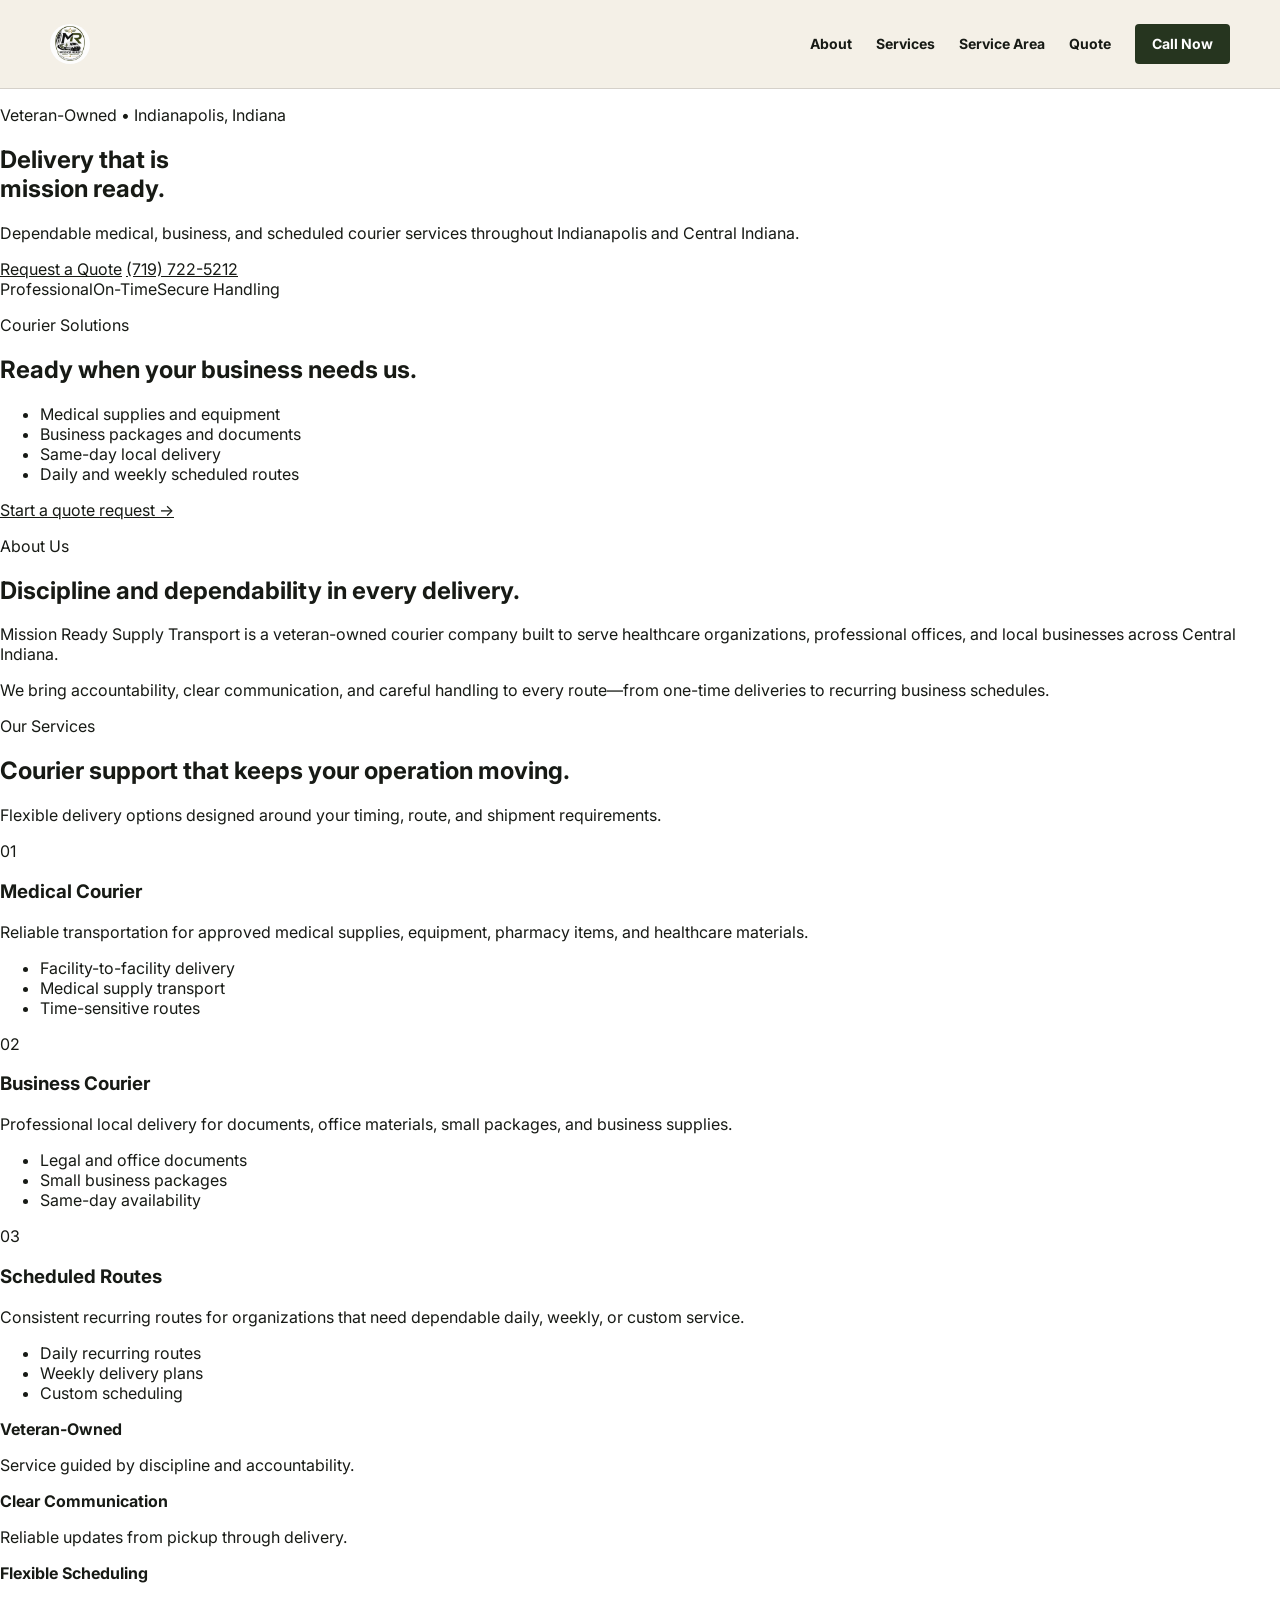
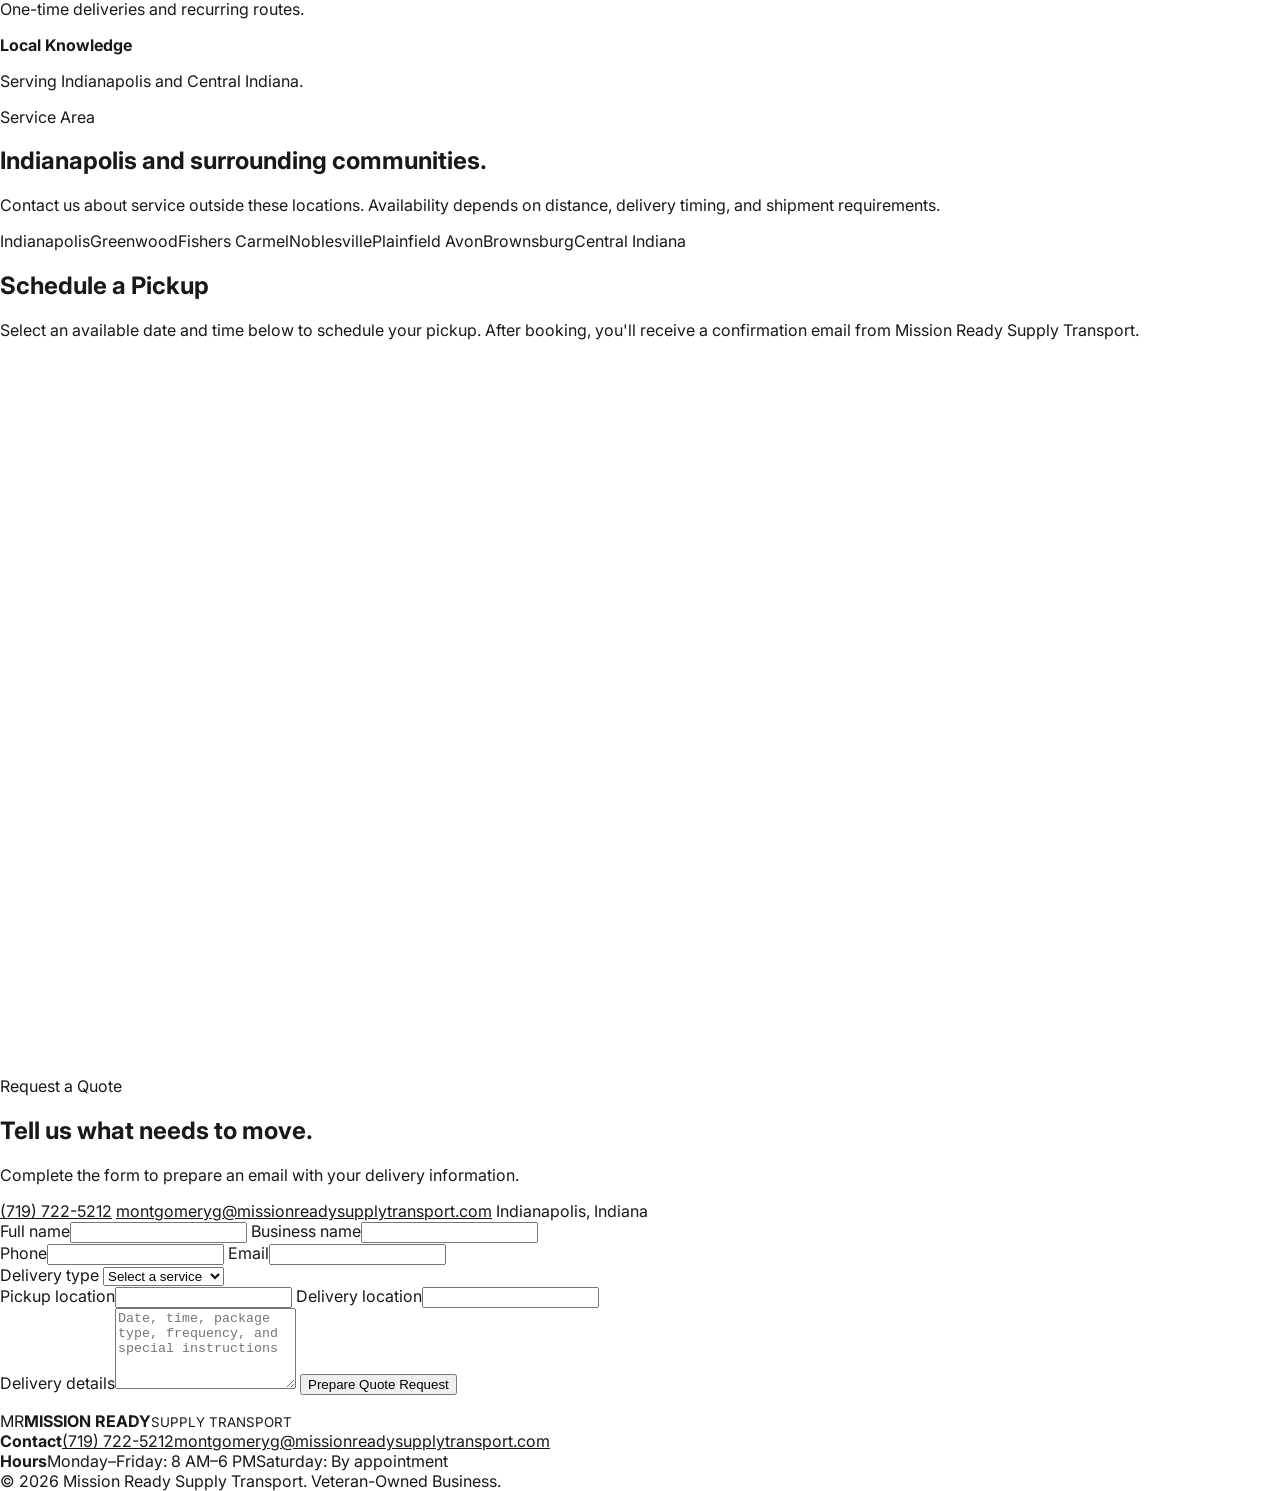
==== index.html @ e2c53c69 "Update header image src to logo.png and use existing site-logo styles" ====
<!doctype html>
<html lang="en">
<head>
  <meta charset="utf-8">
  <meta name="viewport" content="width=device-width, initial-scale=1">
  <meta name="description" content="Mission Ready Supply Transport provides veteran-owned medical, business, and scheduled courier services in Indianapolis and Central Indiana.">
  <meta name="theme-color" content="#1d2a1b">
  <title>Mission Ready Supply Transport | Indianapolis Courier Service</title>
  <link rel="preconnect" href="https://fonts.googleapis.com">
  <link rel="preconnect" href="https://fonts.gstatic.com" crossorigin>
  <link href="https://fonts.googleapis.com/css2?family=Inter:wght@400;500;600;700;800&family=Oswald:wght@500;600;700&display=swap" rel="stylesheet">
  <link rel="stylesheet" href="style.css">
</head>
<body>
<header class="header">
    <div class="container nav">

        <a class="logo" href="#home" aria-label="Mission Ready Supply Transport">
            <img
                src="logo.png"
                alt="Mission Ready Supply Transport"
                class="site-logo"
            >
        </a>

        <button
            class="menu"
            type="button"
            aria-expanded="false"
            aria-controls="navlinks"
            aria-label="Open navigation menu"
        >
            <span></span>
            <span></span>
            <span></span>
        </button>

        <nav id="navlinks">
            <a href="#about">About</a>
            <a href="#services">Services</a>
            <a href="#area">Service Area</a>
            <a href="#quote">Quote</a>
            <a class="nav-call" href="tel:+17197225212">Call Now</a>
        </nav>

    </div>
</header>

<main>
<section class="hero" id="home">
  <div class="container hero-grid">
    <div>
      <p class="eyebrow">Veteran-Owned • Indianapolis, Indiana</p>
      <h1>Delivery that is<br><span>mission ready.</span></h1>
      <p class="lead">Dependable medical, business, and scheduled courier services throughout Indianapolis and Central Indiana.</p>
      <div class="actions">
        <a class="btn primary" href="#quote">Request a Quote</a>
        <a class="btn secondary" href="tel:+17197225212">(719) 722-5212</a>
      </div>
      <div class="trust">
        <span>Professional</span><span>On-Time</span><span>Secure Handling</span>
      </div>
    </div>
    <div class="dispatch-card">
      <p class="eyebrow">Courier Solutions</p>
      <h2>Ready when your business needs us.</h2>
      <ul>
        <li>Medical supplies and equipment</li>
        <li>Business packages and documents</li>
        <li>Same-day local delivery</li>
        <li>Daily and weekly scheduled routes</li>
      </ul>
      <a href="#quote">Start a quote request →</a>
    </div>
  </div>
</section>

<section class="section" id="about">
  <div class="container two-col">
    <div>
      <p class="eyebrow dark">About Us</p>
      <h2 class="section-title">Discipline and dependability in every delivery.</h2>
    </div>
    <div class="copy">
      <p>Mission Ready Supply Transport is a veteran-owned courier company built to serve healthcare organizations, professional offices, and local businesses across Central Indiana.</p>
      <p>We bring accountability, clear communication, and careful handling to every route—from one-time deliveries to recurring business schedules.</p>
    </div>
  </div>
</section>

<section class="section dark-section" id="services">
  <div class="container">
    <p class="eyebrow">Our Services</p>
    <div class="heading-row">
      <h2 class="section-title">Courier support that keeps your operation moving.</h2>
      <p>Flexible delivery options designed around your timing, route, and shipment requirements.</p>
    </div>
    <div class="cards">
      <article>
        <span>01</span>
        <h3>Medical Courier</h3>
        <p>Reliable transportation for approved medical supplies, equipment, pharmacy items, and healthcare materials.</p>
        <ul><li>Facility-to-facility delivery</li><li>Medical supply transport</li><li>Time-sensitive routes</li></ul>
      </article>
      <article>
        <span>02</span>
        <h3>Business Courier</h3>
        <p>Professional local delivery for documents, office materials, small packages, and business supplies.</p>
        <ul><li>Legal and office documents</li><li>Small business packages</li><li>Same-day availability</li></ul>
      </article>
      <article>
        <span>03</span>
        <h3>Scheduled Routes</h3>
        <p>Consistent recurring routes for organizations that need dependable daily, weekly, or custom service.</p>
        <ul><li>Daily recurring routes</li><li>Weekly delivery plans</li><li>Custom scheduling</li></ul>
      </article>
    </div>
  </div>
</section>

<section class="section">
  <div class="container benefits">
    <div><strong>Veteran-Owned</strong><p>Service guided by discipline and accountability.</p></div>
    <div><strong>Clear Communication</strong><p>Reliable updates from pickup through delivery.</p></div>
    <div><strong>Flexible Scheduling</strong><p>One-time deliveries and recurring routes.</p></div>
    <div><strong>Local Knowledge</strong><p>Serving Indianapolis and Central Indiana.</p></div>
  </div>
</section>

<section class="section area" id="area">
  <div class="container two-col">
    <div>
      <p class="eyebrow dark">Service Area</p>
      <h2 class="section-title">Indianapolis and surrounding communities.</h2>
      <p class="copy">Contact us about service outside these locations. Availability depends on distance, delivery timing, and shipment requirements.</p>
    </div>
    <div class="cities">
      <span>Indianapolis</span><span>Greenwood</span><span>Fishers</span>
      <span>Carmel</span><span>Noblesville</span><span>Plainfield</span>
      <span>Avon</span><span>Brownsburg</span><span>Central Indiana</span>
    </div>
  </div>
</section>
<section id="schedule" class="section">
    <div class="container">
        <h2>Schedule a Pickup</h2>

        <p>
            Select an available date and time below to schedule your pickup.
            After booking, you'll receive a confirmation email from Mission Ready
            Supply Transport.
        </p>

        <iframe
            src="https://calendar.google.com/calendar/appointments/schedules/AcZssZ040bMwe5FaUWnvIjlHSHrYTK9bi7_4CnwCw9vPjgFB4Xzhsl1u3zQWop1LrxJwY9I3g3Ttzw1P?gv=true"
            style="border:0; border-radius:12px;"
            width="100%"
            height="700"
            frameborder="0">
        </iframe>
    </div>
</section>
<section class="section quote-section" id="quote">
  <div class="container quote-grid">
    <div>
      <p class="eyebrow dark">Request a Quote</p>
      <h2 class="section-title">Tell us what needs to move.</h2>
      <p class="copy">Complete the form to prepare an email with your delivery information.</p>
      <div class="contact">
        <a href="tel:+17197225212">(719) 722-5212</a>
        <a href="mailto:montgomeryg@missionreadysupplytransport.com">montgomeryg@missionreadysupplytransport.com</a>
        <span>Indianapolis, Indiana</span>
      </div>
    </div>
    <form id="quoteForm">
      <div class="form-row">
        <label>Full name<input name="name" required></label>
        <label>Business name<input name="business"></label>
      </div>
      <div class="form-row">
        <label>Phone<input type="tel" name="phone" required></label>
        <label>Email<input type="email" name="email" required></label>
      </div>
      <label>Delivery type
        <select name="type" required>
          <option value="">Select a service</option>
          <option>Medical courier</option>
          <option>Business courier</option>
          <option>Scheduled route</option>
          <option>Other delivery</option>
        </select>
      </label>
      <div class="form-row">
        <label>Pickup location<input name="pickup" required></label>
        <label>Delivery location<input name="dropoff" required></label>
      </div>
      <label>Delivery details<textarea name="details" rows="5" placeholder="Date, time, package type, frequency, and special instructions"></textarea></label>
      <button class="btn primary" type="submit">Prepare Quote Request</button>
      <p id="formStatus" class="status"></p>
    </form>
  </div>
</section>
</main>

<footer>
  <div class="container footer-grid">
    <div class="logo footer-logo"><span class="logo-badge">MR</span><span><strong>MISSION READY</strong><small>SUPPLY TRANSPORT</small></span></div>
    <div><strong>Contact</strong><a href="tel:+17197225212">(719) 722-5212</a><a href="mailto:montgomeryg@missionreadysupplytransport.com">montgomeryg@missionreadysupplytransport.com</a></div>
    <div><strong>Hours</strong><span>Monday–Friday: 8 AM–6 PM</span><span>Saturday: By appointment</span></div>
  </div>
  <div class="container copyright">© <span id="year"></span> Mission Ready Supply Transport. Veteran-Owned Business.</div>
</footer>
<script src="script.js"></script>
</body>
</html>
---- style.css ----
/* Root variables and base reset */
:root{--green:#26351f;--deep:#151e14;--olive:#4b5f3a;--tan:#c6b27d;--cream:#f4f0e7;--white:#fff;--ink:#171a15;--muted:#686d62;--border:rgba(23,26,21,.14);--shadow:0 24px 60px rgba(18,25,15,.16)}*{box-sizing:border-box}html,body{height:100%}body{font-family:Inter,system-ui,-apple-system,"Segoe UI",Roboto,"Helvetica Neue",Arial,"Noto Sans",sans-serif;margin:0;color:var(--ink);background:#ffffff;-webkit-font-smoothing:antialiased;-moz-osx-font-smoothing:grayscale}a{color:inherit}img{max-width:100%;height:auto}

.header{
    background:#f4f0e7;
    padding:10px 0;
    border-bottom:1px solid #ddd;
}

.container.nav{
    display:flex;
    justify-content:space-between;
    align-items:center;
}

.logo{
    display:flex;
    align-items:center;
}

nav{
    display:flex;
    align-items:center;
    gap:28px;
}
/* ===== COMPACT WEBSITE HEADER ===== */

.header {
    background: #f4f0e7;
    padding: 8px 0;
    border-bottom: 1px solid rgba(23, 26, 21, 0.14);
    position: sticky;
    top: 0;
    z-index: 1000;
}

.header .container.nav {
    width: min(1180px, calc(100% - 40px));
    margin: 0 auto;
    min-height: 76px;
    display: flex;
    align-items: center;
    justify-content: space-between;
    gap: 30px;
}

.logo {
    display: flex;
    align-items: center;
    flex-shrink: 0;
}

.site-logo {
    width: 40px;
    height: 40px;
    max-width: 40px;
    object-fit: contain;
    display: block;
    border-radius: 50%;
}

#navlinks {
    display: flex;
    align-items: center;
    justify-content: flex-end;
    gap: 25px;
    margin-left: auto;
}

#navlinks a {
    font-size: 14px;
    font-weight: 700;
    line-height: 1;
    text-decoration: none;
    white-space: nowrap;
}

#navlinks .nav-call {
    padding: 13px 18px;
    border-radius: 4px;
}

.menu {
    display: none;
}

/* Tablet and phone layout */
@media (max-width: 850px) {
    .header .container.nav {
        width: min(100% - 28px, 1180px);
        min-height: 68px;
    }

    .site-logo {
        width: 36px;
        height: 36px;
        max-width: 36px;
    }

    .menu {
        display: flex;
    }

    #navlinks {
        position: absolute;
        top: 100%;
        left: 0;
        right: 0;
        display: none;
        flex-direction: column;
        align-items: stretch;
        gap: 0;
        padding: 14px;
        background: #f4f0e7;
        border-bottom: 1px solid rgba(23, 26, 21, 0.14);
    }

    #navlinks.open {
        display: flex;
    }

    #navlinks a {
        padding: 14px 10px;
    }
}
/* ===== FINAL HEADER STYLES ===== */

.header {
    background: #f4f0e7;
    border-bottom: 1px solid rgba(23, 26, 21, 0.14);
    position: sticky;
    top: 0;
    z-index: 1000;
}

.header .container.nav {
    width: min(1180px, calc(100% - 40px));
    min-height: 72px;
    margin: 0 auto;
    display: flex;
    align-items: center;
    justify-content: space-between;
    gap: 28px;
}

.logo {
    display: flex;
    align-items: center;
    flex-shrink: 0;
}

.site-logo {
    width: 40px;
    height: 40px;
    max-width: 40px;
    max-height: 40px;
    object-fit: cover;
    display: block;
    border-radius: 50%;
}

#navlinks {
    display: flex;
    align-items: center;
    justify-content: flex-end;
    gap: 24px;
    margin-left: auto;
}

#navlinks a {
    color: #171a15;
    font-size: 14px;
    font-weight: 700;
    line-height: 1;
    text-decoration: none;
    white-space: nowrap;
}

#navlinks a:hover {
    opacity: 0.7;
}

#navlinks .nav-call {
    background: #26351f;
    color: #ffffff;
    padding: 13px 17px;
    border-radius: 4px;
}

.menu {
    display: none;
    width: 42px;
    height: 42px;
    padding: 9px;
    border: 0;
    background: transparent;
    cursor: pointer;
}

.menu span {
    display: block;
    height: 2px;
    margin: 5px 0;
    background: #171a15;
}

@media (max-width: 850px) {
    .header .container.nav {
        width: calc(100% - 28px);
        min-height: 66px;
    }

    .site-logo {
        width: 36px;
        height: 36px;
        max-width: 36px;
        max-height: 36px;
    }

    .menu {
        display: block;
        margin-left: auto;
    }

    #navlinks {
        position: absolute;
        top: 100%;
        left: 0;
        right: 0;
        display: none;
        flex-direction: column;
        align-items: stretch;
        gap: 0;
        margin: 0;
        padding: 12px 20px 18px;
        background: #f4f0e7;
        border-bottom: 1px solid rgba(23, 26, 21, 0.14);
    }

    #navlinks.open {
        display: flex;
    }

    #navlinks a {
        padding: 14px 10px;
    }

    #navlinks .nav-call {
        margin-top: 6px;
        text-align: center;
    }
}
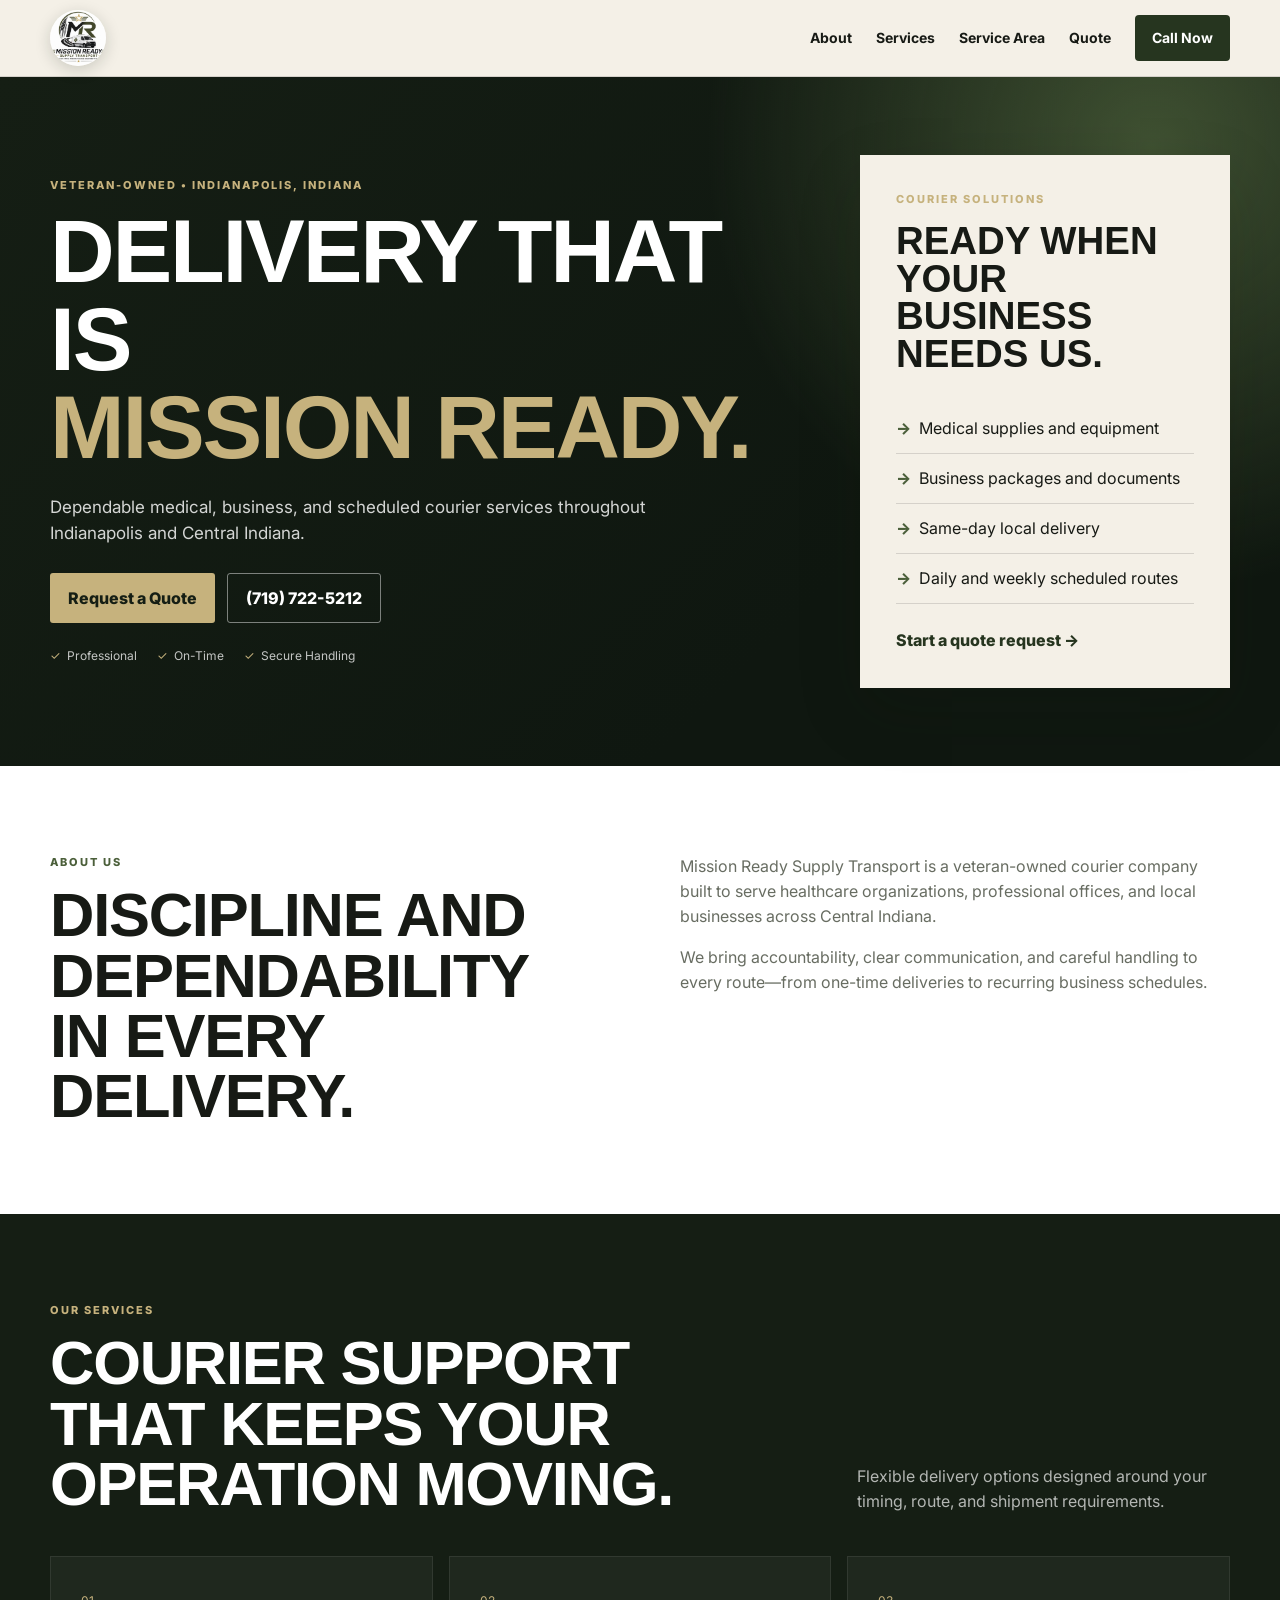
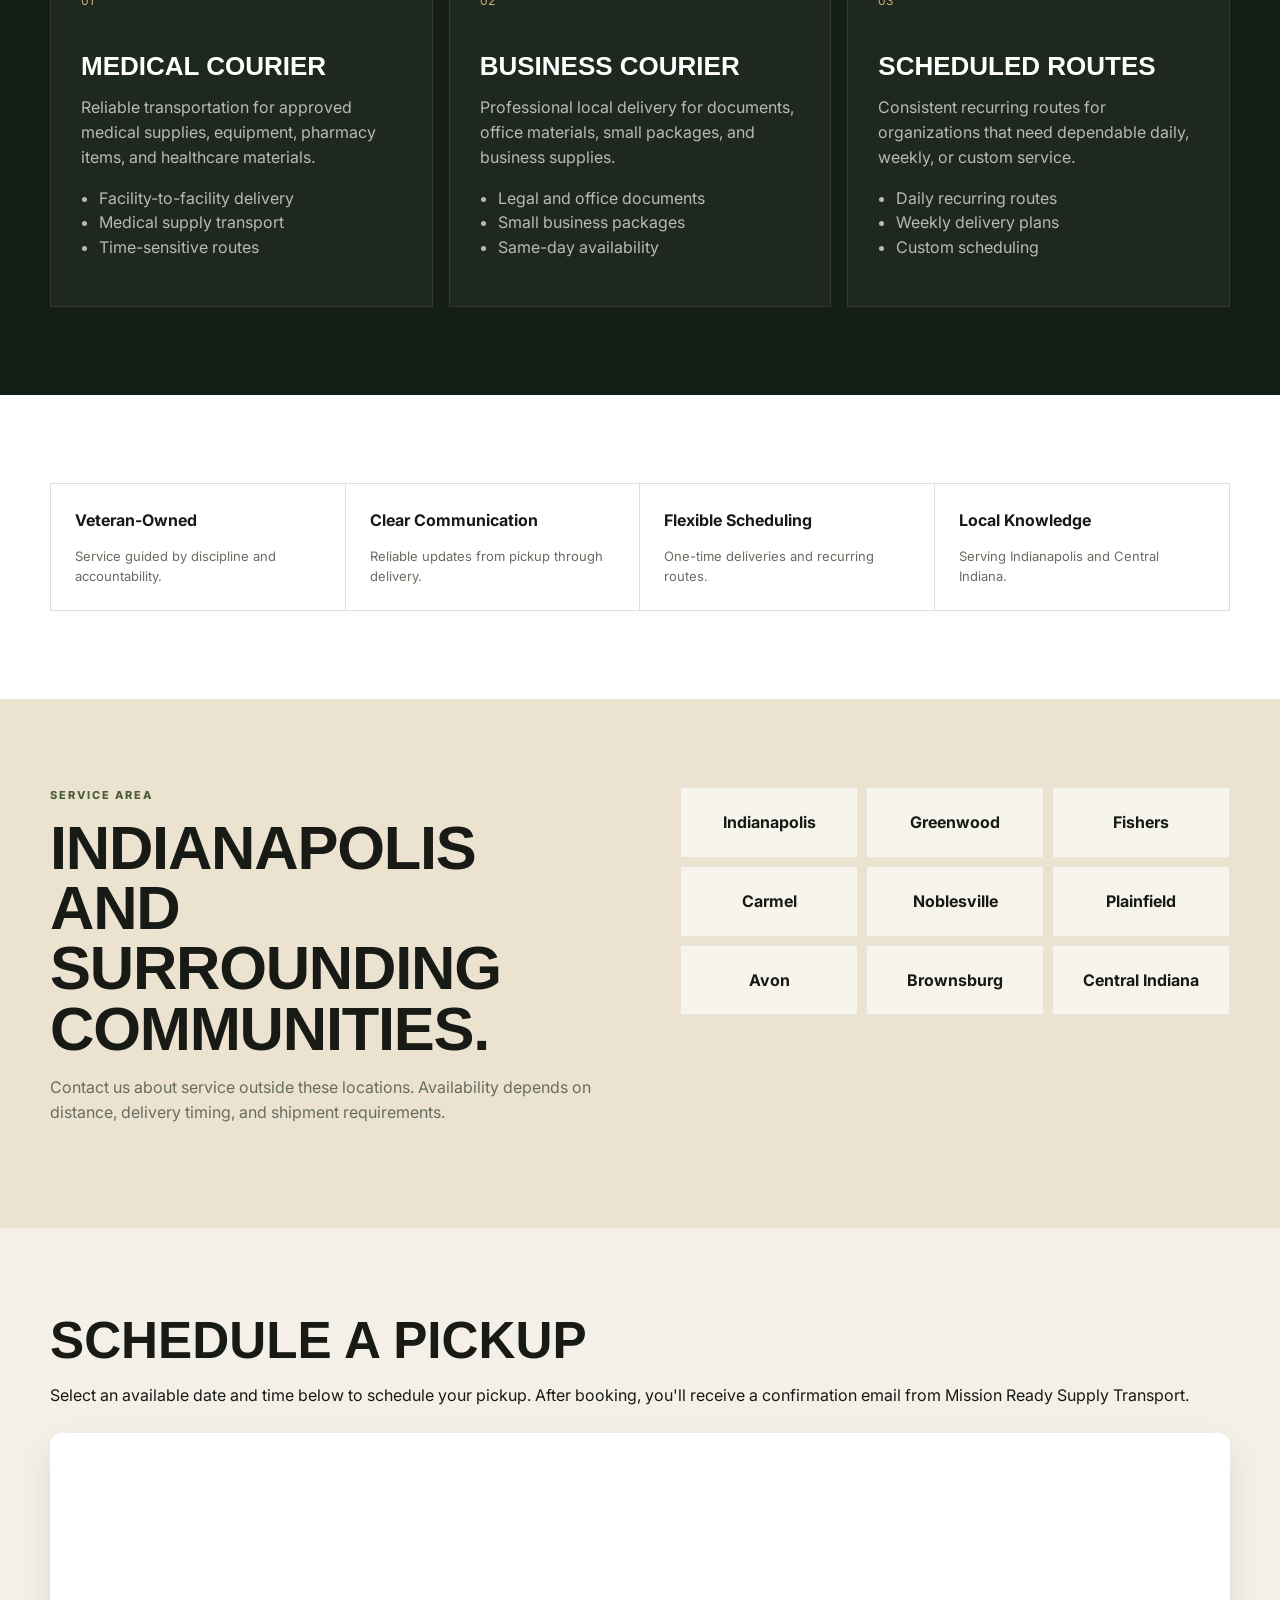
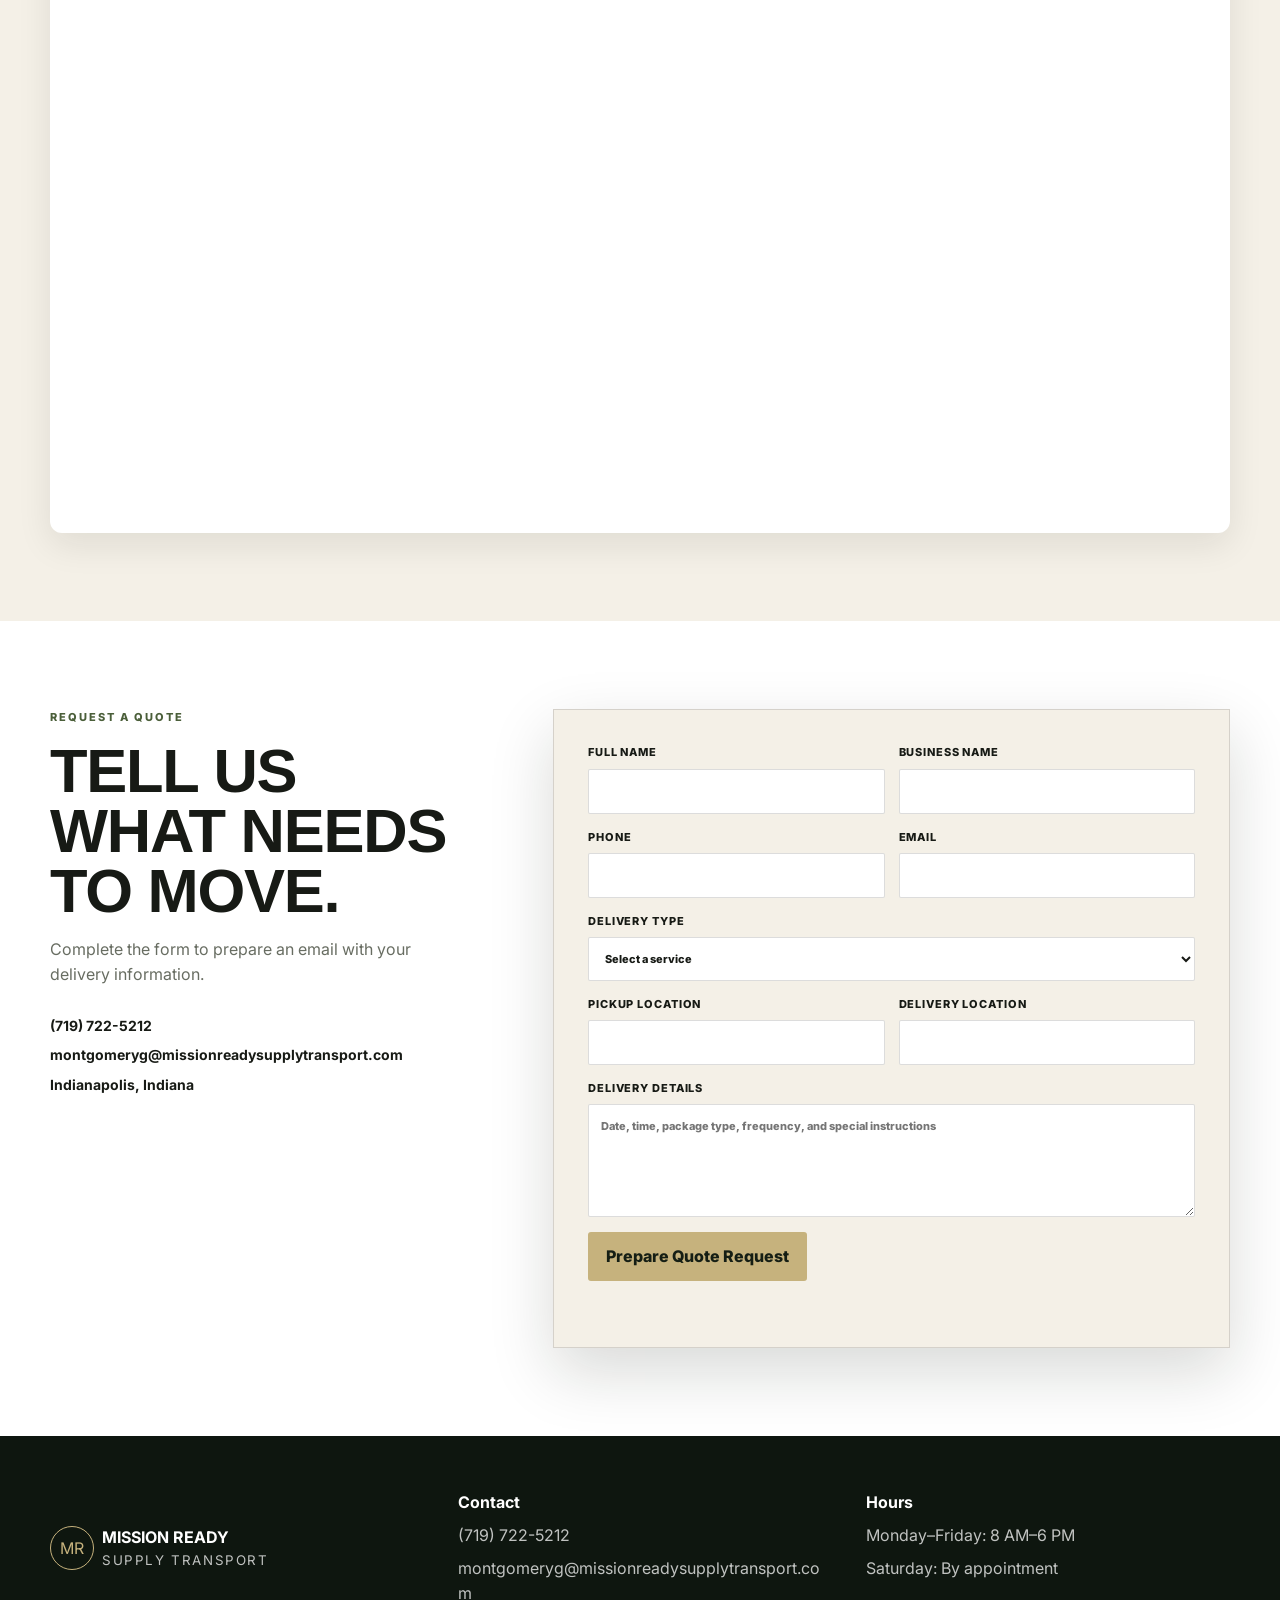
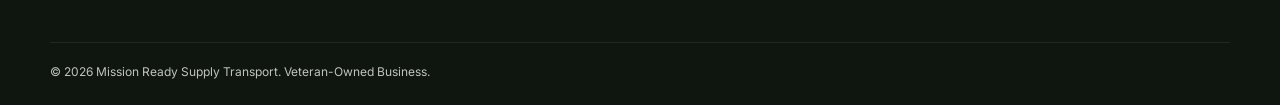
==== commit fc225633: "Update logo image in index.html Replaced logo image with a new mission-ready logo." ====
--- a/index.html
+++ b/index.html
@@ -16,11 +16,11 @@
     <div class="container nav">
 
         <a class="logo" href="#home" aria-label="Mission Ready Supply Transport">
-            <img
-                src="logo.png"
-                alt="Mission Ready Supply Transport"
-                class="site-logo"
-            >
+           <img
+    src="mission-ready-logo.jpg"
+    alt="Mission Ready Supply Transport"
+    class="site-logo"
+>
         </a>
 
         <button
--- a/style.css
+++ b/style.css
@@ -1,252 +1,248 @@
-/* Root variables and base reset */
-:root{--green:#26351f;--deep:#151e14;--olive:#4b5f3a;--tan:#c6b27d;--cream:#f4f0e7;--white:#fff;--ink:#171a15;--muted:#686d62;--border:rgba(23,26,21,.14);--shadow:0 24px 60px rgba(18,25,15,.16)}*{box-sizing:border-box}html,body{height:100%}body{font-family:Inter,system-ui,-apple-system,"Segoe UI",Roboto,"Helvetica Neue",Arial,"Noto Sans",sans-serif;margin:0;color:var(--ink);background:#ffffff;-webkit-font-smoothing:antialiased;-moz-osx-font-smoothing:grayscale}a{color:inherit}img{max-width:100%;height:auto}
-
-.header{
-    background:#f4f0e7;
-    padding:10px 0;
-    border-bottom:1px solid #ddd;
-}
-
-.container.nav{
-    display:flex;
-    justify-content:space-between;
-    align-items:center;
-}
-
-.logo{
-    display:flex;
-    align-items:center;
-}
-
-nav{
-    display:flex;
-    align-items:center;
-    gap:28px;
-}
-/* ===== COMPACT WEBSITE HEADER ===== */
-
+/* Mission Ready Supply Transport — complete responsive stylesheet */
+:root {
+  --green: #26351f;
+  --deep: #151e14;
+  --olive: #4b5f3a;
+  --tan: #c6b27d;
+  --cream: #f4f0e7;
+  --white: #ffffff;
+  --ink: #171a15;
+  --muted: #686d62;
+  --border: rgba(23, 26, 21, 0.14);
+  --shadow: 0 24px 60px rgba(18, 25, 15, 0.16);
+}
+
+* { box-sizing: border-box; }
+html { scroll-behavior: smooth; }
+body {
+  margin: 0;
+  color: var(--ink);
+  background: var(--white);
+  font-family: Inter, system-ui, -apple-system, "Segoe UI", Roboto, Arial, sans-serif;
+  line-height: 1.55;
+  -webkit-font-smoothing: antialiased;
+}
+img { max-width: 100%; height: auto; }
+a { color: inherit; }
+.container { width: min(1180px, calc(100% - 40px)); margin-inline: auto; }
+
+/* Header */
 .header {
-    background: #f4f0e7;
-    padding: 8px 0;
-    border-bottom: 1px solid rgba(23, 26, 21, 0.14);
-    position: sticky;
-    top: 0;
-    z-index: 1000;
-}
-
-.header .container.nav {
-    width: min(1180px, calc(100% - 40px));
-    margin: 0 auto;
-    min-height: 76px;
-    display: flex;
-    align-items: center;
-    justify-content: space-between;
-    gap: 30px;
-}
-
+  position: sticky;
+  top: 0;
+  z-index: 1000;
+  background: rgba(244, 240, 231, 0.97);
+  border-bottom: 1px solid var(--border);
+  backdrop-filter: blur(10px);
+}
+.header .nav {
+  min-height: 76px;
+  display: flex;
+  align-items: center;
+  gap: 28px;
+}
 .logo {
-    display: flex;
-    align-items: center;
-    flex-shrink: 0;
-}
-
+  display: inline-flex;
+  align-items: center;
+  gap: 11px;
+  flex-shrink: 0;
+  text-decoration: none;
+}
 .site-logo {
-    width: 40px;
-    height: 40px;
-    max-width: 40px;
-    object-fit: contain;
-    display: block;
-    border-radius: 50%;
-}
-
+  width: 56px;
+  height: 56px;
+  object-fit: cover;
+  border-radius: 50%;
+  display: block;
+  box-shadow: 0 4px 16px rgba(18, 25, 15, 0.18);
+}
+.brand-text { display: grid; line-height: 1.05; text-transform: uppercase; }
+.brand-text strong { font-family: Oswald, sans-serif; font-size: 18px; letter-spacing: 0.08em; }
+.brand-text small { margin-top: 4px; color: var(--olive); font-size: 10px; letter-spacing: 0.18em; }
 #navlinks {
-    display: flex;
-    align-items: center;
-    justify-content: flex-end;
-    gap: 25px;
-    margin-left: auto;
-}
-
+  margin-left: auto;
+  display: flex;
+  align-items: center;
+  gap: 24px;
+}
 #navlinks a {
-    font-size: 14px;
-    font-weight: 700;
-    line-height: 1;
-    text-decoration: none;
-    white-space: nowrap;
-}
-
-#navlinks .nav-call {
-    padding: 13px 18px;
-    border-radius: 4px;
-}
-
+  text-decoration: none;
+  font-size: 14px;
+  font-weight: 700;
+  white-space: nowrap;
+}
+#navlinks a:not(.nav-call):hover { color: var(--olive); }
+.nav-call {
+  padding: 12px 17px;
+  color: var(--white);
+  background: var(--green);
+  border-radius: 4px;
+}
+.nav-call:hover { background: var(--deep); }
 .menu {
+  display: none;
+  width: 44px;
+  height: 44px;
+  margin-left: auto;
+  padding: 10px;
+  border: 1px solid var(--border);
+  border-radius: 6px;
+  background: transparent;
+  cursor: pointer;
+}
+.menu span { display: block; height: 2px; margin: 5px 0; background: var(--ink); }
+
+/* Typography */
+.eyebrow {
+  margin: 0 0 14px;
+  color: var(--tan);
+  font-size: 11px;
+  font-weight: 800;
+  letter-spacing: 0.18em;
+  text-transform: uppercase;
+}
+.eyebrow.dark { color: var(--olive); }
+h1, h2, h3 { font-family: Oswald, sans-serif; text-transform: uppercase; line-height: 0.98; margin-top: 0; }
+h1 { margin-bottom: 22px; font-size: clamp(50px, 7vw, 92px); letter-spacing: -0.025em; }
+h1 span { color: var(--tan); }
+.section-title { margin-bottom: 0; font-size: clamp(38px, 4.8vw, 66px); letter-spacing: -0.02em; }
+.lead { max-width: 650px; margin: 0 0 26px; color: rgba(255,255,255,.82); font-size: 17px; }
+.copy { color: var(--muted); }
+.copy p:first-child { margin-top: 0; }
+
+/* Hero */
+.hero {
+  padding: 78px 0;
+  color: var(--white);
+  background:
+    radial-gradient(circle at 90% 10%, rgba(75,95,58,.8), transparent 34%),
+    linear-gradient(135deg, var(--deep), #0f1710 68%);
+}
+.hero-grid { display: grid; grid-template-columns: minmax(0, 1.5fr) minmax(300px, .75fr); gap: 70px; align-items: center; }
+.actions { display: flex; flex-wrap: wrap; gap: 12px; margin-bottom: 24px; }
+.btn {
+  display: inline-flex;
+  align-items: center;
+  justify-content: center;
+  min-height: 46px;
+  padding: 12px 18px;
+  border: 0;
+  border-radius: 3px;
+  font: inherit;
+  font-weight: 800;
+  text-decoration: none;
+  cursor: pointer;
+}
+.btn.primary { color: var(--deep); background: var(--tan); }
+.btn.primary:hover { filter: brightness(.96); }
+.btn.secondary { color: var(--white); border: 1px solid rgba(255,255,255,.45); background: transparent; }
+.trust { display: flex; flex-wrap: wrap; gap: 20px; color: rgba(255,255,255,.75); font-size: 12px; }
+.trust span::before { content: "✓"; margin-right: 6px; color: var(--tan); }
+.dispatch-card { padding: 36px; color: var(--ink); background: var(--cream); box-shadow: var(--shadow); }
+.dispatch-card h2 { font-size: clamp(30px, 3vw, 45px); }
+.dispatch-card ul { margin: 24px 0; padding: 0; list-style: none; }
+.dispatch-card li { padding: 12px 0; border-bottom: 1px solid var(--border); }
+.dispatch-card li::before { content: "→"; margin-right: 8px; color: var(--olive); font-weight: 800; }
+.dispatch-card a { color: var(--green); font-weight: 800; text-decoration: none; }
+
+/* General sections */
+.section { padding: 88px 0; }
+.two-col { display: grid; grid-template-columns: 1fr 1fr; gap: 80px; align-items: start; }
+.dark-section { color: var(--white); background: var(--deep); }
+.dark-section .section-title { max-width: 700px; }
+.heading-row { display: grid; grid-template-columns: 1.5fr .75fr; gap: 60px; align-items: end; margin-bottom: 42px; }
+.heading-row > p { margin: 0; color: rgba(255,255,255,.68); }
+.cards { display: grid; grid-template-columns: repeat(3, 1fr); gap: 16px; }
+.cards article { padding: 30px; background: rgba(255,255,255,.045); border: 1px solid rgba(255,255,255,.08); }
+.cards article > span { color: var(--tan); font-size: 12px; }
+.cards h3 { margin: 42px 0 14px; font-size: 26px; }
+.cards p, .cards li { color: rgba(255,255,255,.68); }
+.cards ul { padding-left: 18px; }
+.benefits { display: grid; grid-template-columns: repeat(4, 1fr); border: 1px solid var(--border); }
+.benefits > div { padding: 24px; border-right: 1px solid var(--border); }
+.benefits > div:last-child { border-right: 0; }
+.benefits p { margin-bottom: 0; color: var(--muted); font-size: 13px; }
+.area { background: #ebe2cf; }
+.cities { display: grid; grid-template-columns: repeat(3, 1fr); gap: 8px; }
+.cities span { padding: 22px 12px; text-align: center; font-weight: 700; background: rgba(255,255,255,.62); border: 1px solid rgba(23,26,21,.07); }
+
+/* Scheduling */
+#schedule { background: var(--cream); }
+#schedule h2 { margin-bottom: 10px; font-size: clamp(34px, 4vw, 54px); }
+#schedule iframe { display: block; margin-top: 26px; background: var(--white); box-shadow: 0 12px 35px rgba(18,25,15,.09); }
+
+/* Quote form */
+.quote-section { background: var(--white); }
+.quote-grid { display: grid; grid-template-columns: .75fr 1.2fr; gap: 80px; align-items: start; }
+.contact { display: grid; gap: 8px; margin-top: 28px; font-size: 14px; font-weight: 700; }
+.contact a { overflow-wrap: anywhere; text-decoration: none; }
+form { padding: 34px; background: var(--cream); border: 1px solid var(--border); box-shadow: var(--shadow); }
+.form-row { display: grid; grid-template-columns: 1fr 1fr; gap: 14px; }
+label { display: grid; gap: 7px; margin-bottom: 15px; font-size: 11px; font-weight: 800; letter-spacing: .08em; text-transform: uppercase; }
+input, select, textarea {
+  width: 100%;
+  padding: 13px 12px;
+  color: var(--ink);
+  background: var(--white);
+  border: 1px solid rgba(23,26,21,.15);
+  border-radius: 2px;
+  font: inherit;
+  text-transform: none;
+}
+input:focus, select:focus, textarea:focus { outline: 2px solid rgba(75,95,58,.35); border-color: var(--olive); }
+textarea { resize: vertical; }
+.status { min-height: 1.5em; margin-bottom: 0; color: var(--olive); font-size: 13px; }
+
+/* Footer */
+footer { padding: 54px 0 24px; color: rgba(255,255,255,.74); background: #0e160f; }
+.footer-grid { display: grid; grid-template-columns: 1fr 1fr 1fr; gap: 44px; }
+.footer-grid > div { display: grid; align-content: start; gap: 8px; }
+.footer-grid strong { color: var(--white); }
+.footer-grid a { overflow-wrap: anywhere; text-decoration: none; }
+.footer-logo { display: flex !important; flex-direction: row; align-items: center; }
+.logo-badge { display: grid; place-items: center; width: 44px; height: 44px; border: 1px solid var(--tan); border-radius: 50%; color: var(--tan); }
+.footer-logo span:last-child { display: grid; }
+.footer-logo small { letter-spacing: .12em; }
+.copyright { margin-top: 36px; padding-top: 20px; border-top: 1px solid rgba(255,255,255,.08); font-size: 12px; }
+
+@media (max-width: 900px) {
+  .container { width: min(100% - 28px, 1180px); }
+  .brand-text { display: none; }
+  .menu { display: block; }
+  #navlinks {
+    position: absolute;
+    top: 100%;
+    left: 0;
+    right: 0;
     display: none;
-}
-
-/* Tablet and phone layout */
-@media (max-width: 850px) {
-    .header .container.nav {
-        width: min(100% - 28px, 1180px);
-        min-height: 68px;
-    }
-
-    .site-logo {
-        width: 36px;
-        height: 36px;
-        max-width: 36px;
-    }
-
-    .menu {
-        display: flex;
-    }
-
-    #navlinks {
-        position: absolute;
-        top: 100%;
-        left: 0;
-        right: 0;
-        display: none;
-        flex-direction: column;
-        align-items: stretch;
-        gap: 0;
-        padding: 14px;
-        background: #f4f0e7;
-        border-bottom: 1px solid rgba(23, 26, 21, 0.14);
-    }
-
-    #navlinks.open {
-        display: flex;
-    }
-
-    #navlinks a {
-        padding: 14px 10px;
-    }
-}
-/* ===== FINAL HEADER STYLES ===== */
-
-.header {
-    background: #f4f0e7;
-    border-bottom: 1px solid rgba(23, 26, 21, 0.14);
-    position: sticky;
-    top: 0;
-    z-index: 1000;
-}
-
-.header .container.nav {
-    width: min(1180px, calc(100% - 40px));
-    min-height: 72px;
-    margin: 0 auto;
-    display: flex;
-    align-items: center;
-    justify-content: space-between;
-    gap: 28px;
-}
-
-.logo {
-    display: flex;
-    align-items: center;
-    flex-shrink: 0;
-}
-
-.site-logo {
-    width: 40px;
-    height: 40px;
-    max-width: 40px;
-    max-height: 40px;
-    object-fit: cover;
-    display: block;
-    border-radius: 50%;
-}
-
-#navlinks {
-    display: flex;
-    align-items: center;
-    justify-content: flex-end;
-    gap: 24px;
-    margin-left: auto;
-}
-
-#navlinks a {
-    color: #171a15;
-    font-size: 14px;
-    font-weight: 700;
-    line-height: 1;
-    text-decoration: none;
-    white-space: nowrap;
-}
-
-#navlinks a:hover {
-    opacity: 0.7;
-}
-
-#navlinks .nav-call {
-    background: #26351f;
-    color: #ffffff;
-    padding: 13px 17px;
-    border-radius: 4px;
-}
-
-.menu {
-    display: none;
-    width: 42px;
-    height: 42px;
-    padding: 9px;
-    border: 0;
-    background: transparent;
-    cursor: pointer;
-}
-
-.menu span {
-    display: block;
-    height: 2px;
-    margin: 5px 0;
-    background: #171a15;
-}
-
-@media (max-width: 850px) {
-    .header .container.nav {
-        width: calc(100% - 28px);
-        min-height: 66px;
-    }
-
-    .site-logo {
-        width: 36px;
-        height: 36px;
-        max-width: 36px;
-        max-height: 36px;
-    }
-
-    .menu {
-        display: block;
-        margin-left: auto;
-    }
-
-    #navlinks {
-        position: absolute;
-        top: 100%;
-        left: 0;
-        right: 0;
-        display: none;
-        flex-direction: column;
-        align-items: stretch;
-        gap: 0;
-        margin: 0;
-        padding: 12px 20px 18px;
-        background: #f4f0e7;
-        border-bottom: 1px solid rgba(23, 26, 21, 0.14);
-    }
-
-    #navlinks.open {
-        display: flex;
-    }
-
-    #navlinks a {
-        padding: 14px 10px;
-    }
-
-    #navlinks .nav-call {
-        margin-top: 6px;
-        text-align: center;
-    }
-}
+    flex-direction: column;
+    align-items: stretch;
+    gap: 0;
+    margin: 0;
+    padding: 12px 20px 18px;
+    background: var(--cream);
+    border-bottom: 1px solid var(--border);
+    box-shadow: 0 20px 30px rgba(18,25,15,.12);
+  }
+  #navlinks.open { display: flex; }
+  #navlinks a { padding: 14px 10px; }
+  #navlinks .nav-call { margin-top: 6px; text-align: center; }
+  .hero-grid, .two-col, .heading-row, .quote-grid { grid-template-columns: 1fr; gap: 40px; }
+  .cards { grid-template-columns: 1fr; }
+  .benefits { grid-template-columns: 1fr 1fr; }
+  .benefits > div:nth-child(2) { border-right: 0; }
+  .benefits > div:nth-child(-n+2) { border-bottom: 1px solid var(--border); }
+}
+
+@media (max-width: 600px) {
+  .header .nav { min-height: 66px; }
+  .site-logo { width: 48px; height: 48px; }
+  .hero { padding: 58px 0; }
+  .section { padding: 64px 0; }
+  h1 { font-size: clamp(44px, 15vw, 66px); }
+  .dispatch-card, form { padding: 24px; }
+  .form-row, .cities, .benefits, .footer-grid { grid-template-columns: 1fr; }
+  .benefits > div { border-right: 0; border-bottom: 1px solid var(--border); }
+  .benefits > div:last-child { border-bottom: 0; }
+  #schedule iframe { height: 620px; }
+}
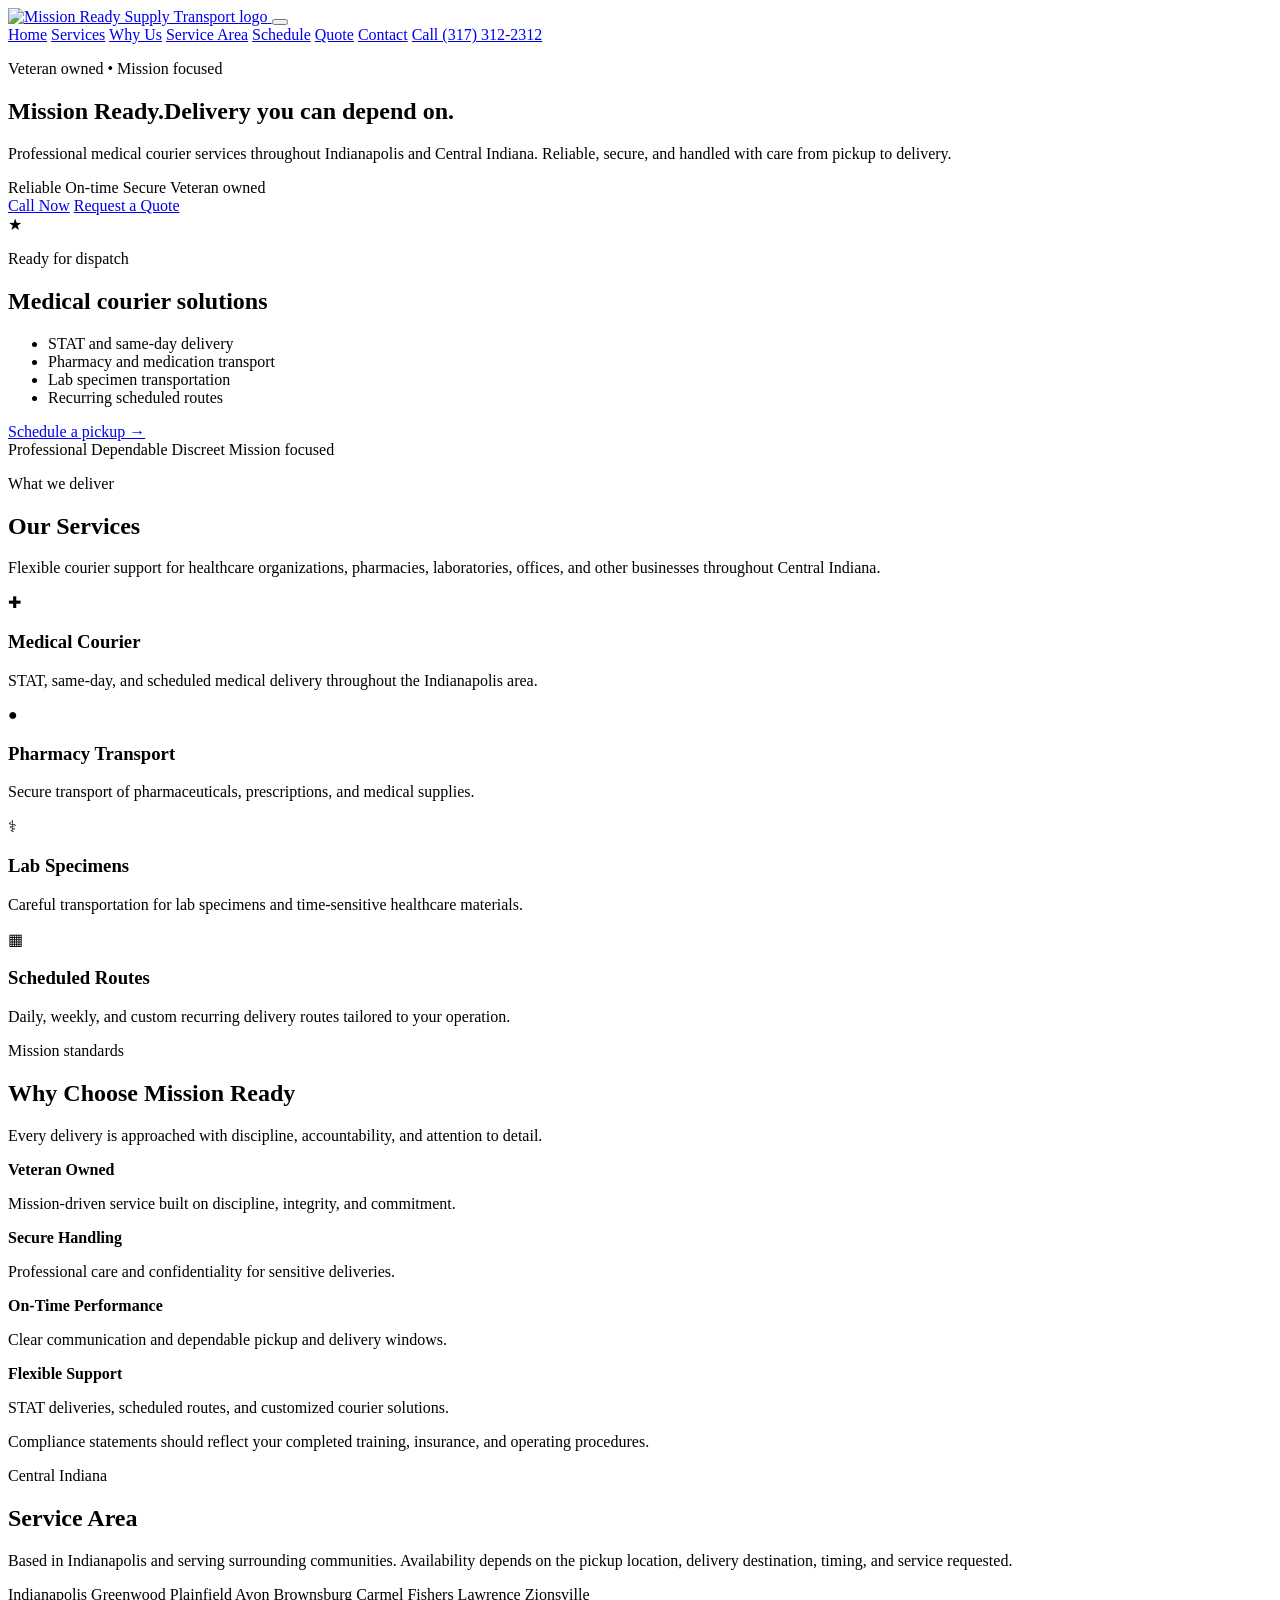
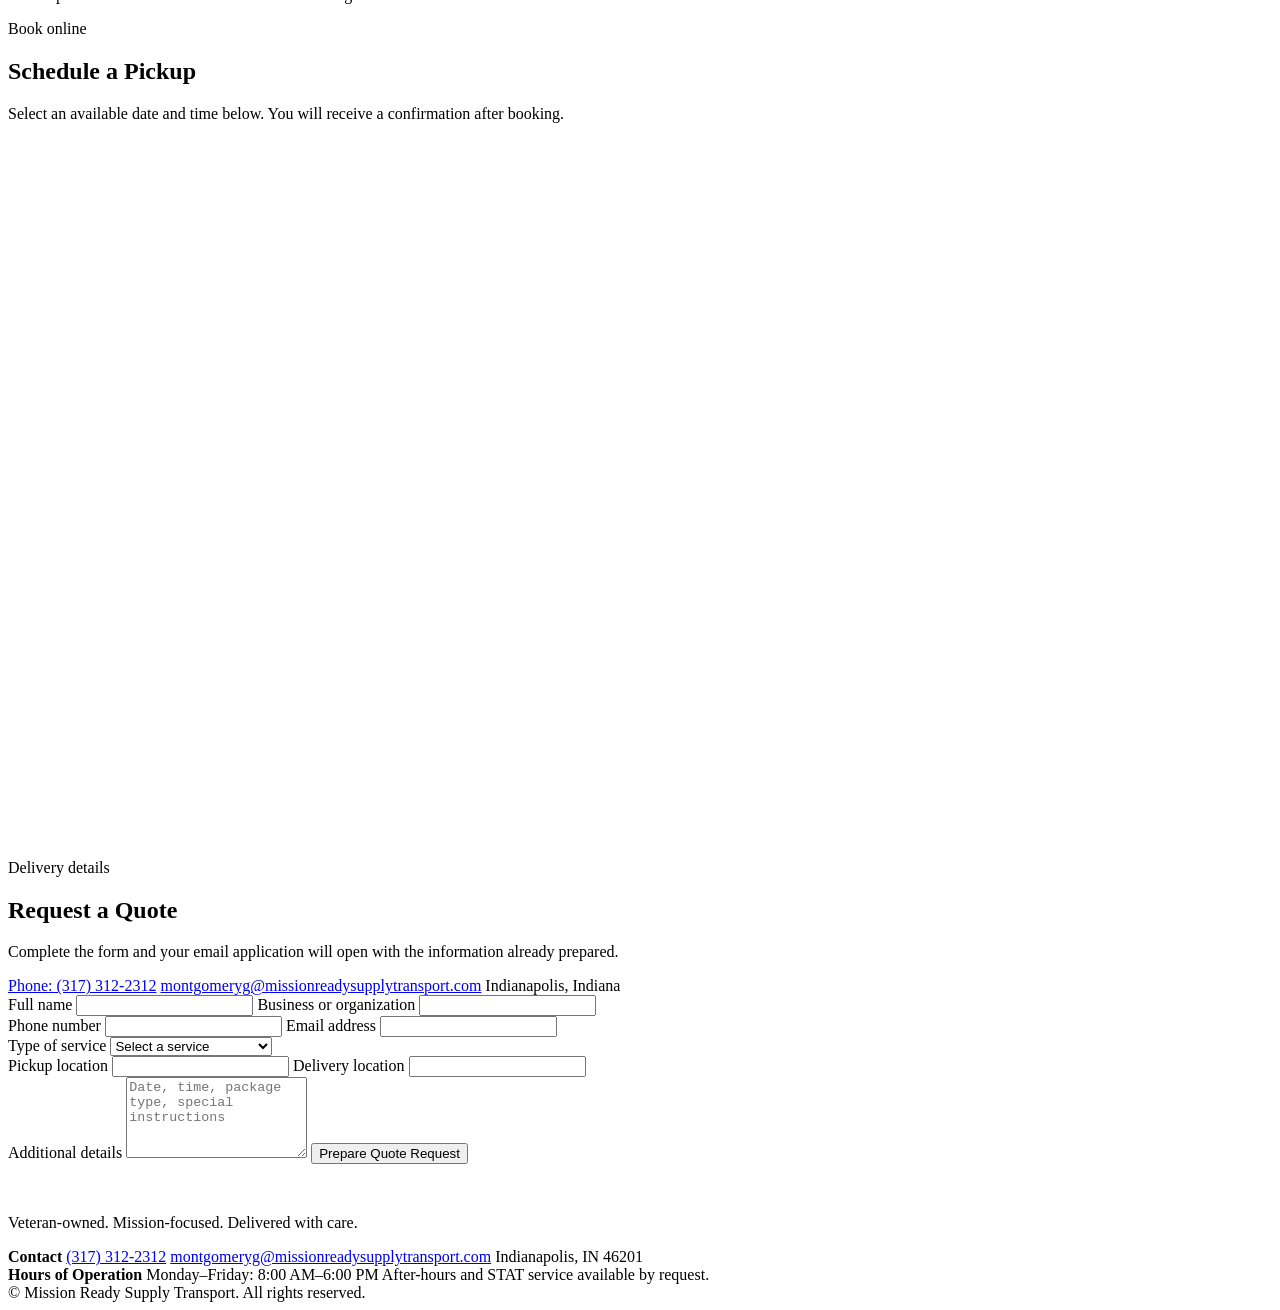
==== commit e9b30be1: "Add files via upload" ====
--- a/index.html
+++ b/index.html
@@ -3,213 +3,311 @@
 <head>
   <meta charset="utf-8">
   <meta name="viewport" content="width=device-width, initial-scale=1">
-  <meta name="description" content="Mission Ready Supply Transport provides veteran-owned medical, business, and scheduled courier services in Indianapolis and Central Indiana.">
-  <meta name="theme-color" content="#1d2a1b">
-  <title>Mission Ready Supply Transport | Indianapolis Courier Service</title>
+  <meta name="description" content="Mission Ready Supply Transport provides veteran-owned medical courier services throughout Indianapolis and Central Indiana, including STAT delivery, pharmacy transport, lab specimens, and scheduled routes.">
+  <meta name="theme-color" content="#0e160f">
+
+  <title>Mission Ready Supply Transport | Medical Courier Services</title>
+
+  <link rel="icon" type="image/jpeg" href="mission-ready-logo.jpg">
   <link rel="preconnect" href="https://fonts.googleapis.com">
   <link rel="preconnect" href="https://fonts.gstatic.com" crossorigin>
   <link href="https://fonts.googleapis.com/css2?family=Inter:wght@400;500;600;700;800&family=Oswald:wght@500;600;700&display=swap" rel="stylesheet">
   <link rel="stylesheet" href="style.css">
 </head>
+
 <body>
-<header class="header">
+  <header class="header">
     <div class="container nav">
-
-        <a class="logo" href="#home" aria-label="Mission Ready Supply Transport">
-           <img
-    src="mission-ready-logo.jpg"
-    alt="Mission Ready Supply Transport"
-    class="site-logo"
->
-        </a>
-
-        <button
-            class="menu"
-            type="button"
-            aria-expanded="false"
-            aria-controls="navlinks"
-            aria-label="Open navigation menu"
-        >
-            <span></span>
-            <span></span>
-            <span></span>
-        </button>
-
-        <nav id="navlinks">
-            <a href="#about">About</a>
-            <a href="#services">Services</a>
-            <a href="#area">Service Area</a>
-            <a href="#quote">Quote</a>
-            <a class="nav-call" href="tel:+17197225212">Call Now</a>
-        </nav>
-
+      <a class="logo" href="#home" aria-label="Mission Ready Supply Transport home">
+        <img src="mission-ready-logo.jpg" alt="Mission Ready Supply Transport logo" class="site-logo">
+      </a>
+
+      <button class="menu" type="button" aria-label="Open navigation menu" aria-controls="navlinks" aria-expanded="false">
+        <span></span><span></span><span></span>
+      </button>
+
+      <nav id="navlinks" aria-label="Main navigation">
+        <a href="#home">Home</a>
+        <a href="#services">Services</a>
+        <a href="#benefits">Why Us</a>
+        <a href="#service-area">Service Area</a>
+        <a href="#schedule">Schedule</a>
+        <a href="#quote">Quote</a>
+        <a href="#contact">Contact</a>
+        <a class="nav-call" href="tel:+13173122312">Call (317) 312-2312</a>
+      </nav>
     </div>
-</header>
-
-<main>
-<section class="hero" id="home">
-  <div class="container hero-grid">
-    <div>
-      <p class="eyebrow">Veteran-Owned • Indianapolis, Indiana</p>
-      <h1>Delivery that is<br><span>mission ready.</span></h1>
-      <p class="lead">Dependable medical, business, and scheduled courier services throughout Indianapolis and Central Indiana.</p>
-      <div class="actions">
-        <a class="btn primary" href="#quote">Request a Quote</a>
-        <a class="btn secondary" href="tel:+17197225212">(719) 722-5212</a>
-      </div>
-      <div class="trust">
-        <span>Professional</span><span>On-Time</span><span>Secure Handling</span>
-      </div>
-    </div>
-    <div class="dispatch-card">
-      <p class="eyebrow">Courier Solutions</p>
-      <h2>Ready when your business needs us.</h2>
-      <ul>
-        <li>Medical supplies and equipment</li>
-        <li>Business packages and documents</li>
-        <li>Same-day local delivery</li>
-        <li>Daily and weekly scheduled routes</li>
-      </ul>
-      <a href="#quote">Start a quote request →</a>
-    </div>
-  </div>
-</section>
-
-<section class="section" id="about">
-  <div class="container two-col">
-    <div>
-      <p class="eyebrow dark">About Us</p>
-      <h2 class="section-title">Discipline and dependability in every delivery.</h2>
-    </div>
-    <div class="copy">
-      <p>Mission Ready Supply Transport is a veteran-owned courier company built to serve healthcare organizations, professional offices, and local businesses across Central Indiana.</p>
-      <p>We bring accountability, clear communication, and careful handling to every route—from one-time deliveries to recurring business schedules.</p>
-    </div>
-  </div>
-</section>
-
-<section class="section dark-section" id="services">
-  <div class="container">
-    <p class="eyebrow">Our Services</p>
-    <div class="heading-row">
-      <h2 class="section-title">Courier support that keeps your operation moving.</h2>
-      <p>Flexible delivery options designed around your timing, route, and shipment requirements.</p>
-    </div>
-    <div class="cards">
-      <article>
-        <span>01</span>
-        <h3>Medical Courier</h3>
-        <p>Reliable transportation for approved medical supplies, equipment, pharmacy items, and healthcare materials.</p>
-        <ul><li>Facility-to-facility delivery</li><li>Medical supply transport</li><li>Time-sensitive routes</li></ul>
-      </article>
-      <article>
-        <span>02</span>
-        <h3>Business Courier</h3>
-        <p>Professional local delivery for documents, office materials, small packages, and business supplies.</p>
-        <ul><li>Legal and office documents</li><li>Small business packages</li><li>Same-day availability</li></ul>
-      </article>
-      <article>
-        <span>03</span>
-        <h3>Scheduled Routes</h3>
-        <p>Consistent recurring routes for organizations that need dependable daily, weekly, or custom service.</p>
-        <ul><li>Daily recurring routes</li><li>Weekly delivery plans</li><li>Custom scheduling</li></ul>
-      </article>
-    </div>
-  </div>
-</section>
-
-<section class="section">
-  <div class="container benefits">
-    <div><strong>Veteran-Owned</strong><p>Service guided by discipline and accountability.</p></div>
-    <div><strong>Clear Communication</strong><p>Reliable updates from pickup through delivery.</p></div>
-    <div><strong>Flexible Scheduling</strong><p>One-time deliveries and recurring routes.</p></div>
-    <div><strong>Local Knowledge</strong><p>Serving Indianapolis and Central Indiana.</p></div>
-  </div>
-</section>
-
-<section class="section area" id="area">
-  <div class="container two-col">
-    <div>
-      <p class="eyebrow dark">Service Area</p>
-      <h2 class="section-title">Indianapolis and surrounding communities.</h2>
-      <p class="copy">Contact us about service outside these locations. Availability depends on distance, delivery timing, and shipment requirements.</p>
-    </div>
-    <div class="cities">
-      <span>Indianapolis</span><span>Greenwood</span><span>Fishers</span>
-      <span>Carmel</span><span>Noblesville</span><span>Plainfield</span>
-      <span>Avon</span><span>Brownsburg</span><span>Central Indiana</span>
-    </div>
-  </div>
-</section>
-<section id="schedule" class="section">
-    <div class="container">
+  </header>
+
+  <main>
+    <section class="hero" id="home">
+      <div class="hero-camo" aria-hidden="true"></div>
+      <div class="container hero-grid">
+        <div class="hero-copy">
+          <p class="eyebrow">Veteran owned • Mission focused</p>
+          <h1>Mission Ready.<span>Delivery you can depend on.</span></h1>
+          <p class="lead">
+            Professional medical courier services throughout Indianapolis and Central Indiana.
+            Reliable, secure, and handled with care from pickup to delivery.
+          </p>
+
+          <div class="trust" aria-label="Service commitments">
+            <span>Reliable</span>
+            <span>On-time</span>
+            <span>Secure</span>
+            <span>Veteran owned</span>
+          </div>
+
+          <div class="actions">
+            <a class="btn primary" href="tel:+13173122312">Call Now</a>
+            <a class="btn secondary" href="#quote">Request a Quote</a>
+          </div>
+        </div>
+
+        <aside class="dispatch-card" aria-label="Mission Ready service summary">
+          <div class="dispatch-emblem">★</div>
+          <p class="eyebrow dark">Ready for dispatch</p>
+          <h2>Medical courier solutions</h2>
+          <ul>
+            <li>STAT and same-day delivery</li>
+            <li>Pharmacy and medication transport</li>
+            <li>Lab specimen transportation</li>
+            <li>Recurring scheduled routes</li>
+          </ul>
+          <a href="#schedule">Schedule a pickup →</a>
+        </aside>
+      </div>
+    </section>
+
+    <section class="mission-strip" aria-label="Mission Ready qualities">
+      <div class="container strip-grid">
+        <span>Professional</span>
+        <span>Dependable</span>
+        <span>Discreet</span>
+        <span>Mission focused</span>
+      </div>
+    </section>
+
+    <section class="section services-section" id="services">
+      <div class="container">
+        <div class="heading-row">
+          <div>
+            <p class="eyebrow dark">What we deliver</p>
+            <h2 class="section-title">Our Services</h2>
+          </div>
+          <p>
+            Flexible courier support for healthcare organizations, pharmacies, laboratories,
+            offices, and other businesses throughout Central Indiana.
+          </p>
+        </div>
+
+        <div class="cards service-cards">
+          <article>
+            <span class="service-icon">✚</span>
+            <h3>Medical Courier</h3>
+            <p>STAT, same-day, and scheduled medical delivery throughout the Indianapolis area.</p>
+          </article>
+
+          <article>
+            <span class="service-icon">●</span>
+            <h3>Pharmacy Transport</h3>
+            <p>Secure transport of pharmaceuticals, prescriptions, and medical supplies.</p>
+          </article>
+
+          <article>
+            <span class="service-icon">⚕</span>
+            <h3>Lab Specimens</h3>
+            <p>Careful transportation for lab specimens and time-sensitive healthcare materials.</p>
+          </article>
+
+          <article>
+            <span class="service-icon">▦</span>
+            <h3>Scheduled Routes</h3>
+            <p>Daily, weekly, and custom recurring delivery routes tailored to your operation.</p>
+          </article>
+        </div>
+      </div>
+    </section>
+
+    <section class="section dark-section" id="benefits">
+      <div class="container">
+        <div class="heading-row">
+          <div>
+            <p class="eyebrow">Mission standards</p>
+            <h2 class="section-title">Why Choose Mission Ready</h2>
+          </div>
+          <p>Every delivery is approached with discipline, accountability, and attention to detail.</p>
+        </div>
+
+        <div class="benefits">
+          <div>
+            <strong>Veteran Owned</strong>
+            <p>Mission-driven service built on discipline, integrity, and commitment.</p>
+          </div>
+          <div>
+            <strong>Secure Handling</strong>
+            <p>Professional care and confidentiality for sensitive deliveries.</p>
+          </div>
+          <div>
+            <strong>On-Time Performance</strong>
+            <p>Clear communication and dependable pickup and delivery windows.</p>
+          </div>
+          <div>
+            <strong>Flexible Support</strong>
+            <p>STAT deliveries, scheduled routes, and customized courier solutions.</p>
+          </div>
+        </div>
+
+        <p class="compliance-note">
+          Compliance statements should reflect your completed training, insurance, and operating procedures.
+        </p>
+      </div>
+    </section>
+
+    <section class="section area" id="service-area">
+      <div class="container two-col">
+        <div>
+          <p class="eyebrow dark">Central Indiana</p>
+          <h2 class="section-title">Service Area</h2>
+          <p class="copy">
+            Based in Indianapolis and serving surrounding communities. Availability depends on the
+            pickup location, delivery destination, timing, and service requested.
+          </p>
+        </div>
+
+        <div class="cities" aria-label="Cities served">
+          <span>Indianapolis</span>
+          <span>Greenwood</span>
+          <span>Plainfield</span>
+          <span>Avon</span>
+          <span>Brownsburg</span>
+          <span>Carmel</span>
+          <span>Fishers</span>
+          <span>Lawrence</span>
+          <span>Zionsville</span>
+        </div>
+      </div>
+    </section>
+
+    <section class="section schedule-section" id="schedule">
+      <div class="container">
+        <p class="eyebrow dark">Book online</p>
         <h2>Schedule a Pickup</h2>
-
-        <p>
-            Select an available date and time below to schedule your pickup.
-            After booking, you'll receive a confirmation email from Mission Ready
-            Supply Transport.
-        </p>
-
-        <iframe
+        <p class="copy">Select an available date and time below. You will receive a confirmation after booking.</p>
+
+        <div class="calendar-shell">
+          <iframe
             src="https://calendar.google.com/calendar/appointments/schedules/AcZssZ040bMwe5FaUWnvIjlHSHrYTK9bi7_4CnwCw9vPjgFB4Xzhsl1u3zQWop1LrxJwY9I3g3Ttzw1P?gv=true"
-            style="border:0; border-radius:12px;"
             width="100%"
             height="700"
-            frameborder="0">
-        </iframe>
+            frameborder="0"
+            title="Schedule a Mission Ready pickup"
+            loading="lazy">
+          </iframe>
+        </div>
+      </div>
+    </section>
+
+    <section class="section quote-section" id="quote">
+      <div class="container quote-grid">
+        <div>
+          <p class="eyebrow dark">Delivery details</p>
+          <h2 class="section-title">Request a Quote</h2>
+          <p class="copy">
+            Complete the form and your email application will open with the information already prepared.
+          </p>
+
+          <div class="contact">
+            <a href="tel:+13173122312">Phone: (317) 312-2312</a>
+            <a href="mailto:montgomeryg@missionreadysupplytransport.com">montgomeryg@missionreadysupplytransport.com</a>
+            <span>Indianapolis, Indiana</span>
+          </div>
+        </div>
+
+        <form id="quoteForm">
+          <div class="form-row">
+            <label>
+              Full name
+              <input name="name" type="text" autocomplete="name" required>
+            </label>
+            <label>
+              Business or organization
+              <input name="business" type="text" autocomplete="organization">
+            </label>
+          </div>
+
+          <div class="form-row">
+            <label>
+              Phone number
+              <input name="phone" type="tel" autocomplete="tel" required>
+            </label>
+            <label>
+              Email address
+              <input name="email" type="email" autocomplete="email" required>
+            </label>
+          </div>
+
+          <label>
+            Type of service
+            <select name="service" required>
+              <option value="">Select a service</option>
+              <option>Medical courier</option>
+              <option>Pharmacy transport</option>
+              <option>Lab specimen transport</option>
+              <option>Scheduled route</option>
+              <option>Other delivery</option>
+            </select>
+          </label>
+
+          <div class="form-row">
+            <label>
+              Pickup location
+              <input name="pickup" type="text" required>
+            </label>
+            <label>
+              Delivery location
+              <input name="delivery" type="text" required>
+            </label>
+          </div>
+
+          <label>
+            Additional details
+            <textarea name="details" rows="5" placeholder="Date, time, package type, special instructions"></textarea>
+          </label>
+
+          <button class="btn primary full-width" type="submit">Prepare Quote Request</button>
+          <p class="status" id="formStatus" role="status"></p>
+        </form>
+      </div>
+    </section>
+  </main>
+
+  <footer id="contact">
+    <div class="container footer-grid">
+      <div class="footer-brand">
+        <img src="mission-ready-logo.jpg" alt="" class="footer-image">
+        <p>Veteran-owned. Mission-focused. Delivered with care.</p>
+      </div>
+
+      <div>
+        <strong>Contact</strong>
+        <a href="tel:+13173122312">(317) 312-2312</a>
+        <a href="mailto:montgomeryg@missionreadysupplytransport.com">montgomeryg@missionreadysupplytransport.com</a>
+        <span>Indianapolis, IN 46201</span>
+      </div>
+
+      <div>
+        <strong>Hours of Operation</strong>
+        <span>Monday–Friday: 8:00 AM–6:00 PM</span>
+        <span>After-hours and STAT service available by request.</span>
+      </div>
     </div>
-</section>
-<section class="section quote-section" id="quote">
-  <div class="container quote-grid">
-    <div>
-      <p class="eyebrow dark">Request a Quote</p>
-      <h2 class="section-title">Tell us what needs to move.</h2>
-      <p class="copy">Complete the form to prepare an email with your delivery information.</p>
-      <div class="contact">
-        <a href="tel:+17197225212">(719) 722-5212</a>
-        <a href="mailto:montgomeryg@missionreadysupplytransport.com">montgomeryg@missionreadysupplytransport.com</a>
-        <span>Indianapolis, Indiana</span>
-      </div>
+
+    <div class="container copyright">
+      © <span id="year"></span> Mission Ready Supply Transport. All rights reserved.
     </div>
-    <form id="quoteForm">
-      <div class="form-row">
-        <label>Full name<input name="name" required></label>
-        <label>Business name<input name="business"></label>
-      </div>
-      <div class="form-row">
-        <label>Phone<input type="tel" name="phone" required></label>
-        <label>Email<input type="email" name="email" required></label>
-      </div>
-      <label>Delivery type
-        <select name="type" required>
-          <option value="">Select a service</option>
-          <option>Medical courier</option>
-          <option>Business courier</option>
-          <option>Scheduled route</option>
-          <option>Other delivery</option>
-        </select>
-      </label>
-      <div class="form-row">
-        <label>Pickup location<input name="pickup" required></label>
-        <label>Delivery location<input name="dropoff" required></label>
-      </div>
-      <label>Delivery details<textarea name="details" rows="5" placeholder="Date, time, package type, frequency, and special instructions"></textarea></label>
-      <button class="btn primary" type="submit">Prepare Quote Request</button>
-      <p id="formStatus" class="status"></p>
-    </form>
-  </div>
-</section>
-</main>
-
-<footer>
-  <div class="container footer-grid">
-    <div class="logo footer-logo"><span class="logo-badge">MR</span><span><strong>MISSION READY</strong><small>SUPPLY TRANSPORT</small></span></div>
-    <div><strong>Contact</strong><a href="tel:+17197225212">(719) 722-5212</a><a href="mailto:montgomeryg@missionreadysupplytransport.com">montgomeryg@missionreadysupplytransport.com</a></div>
-    <div><strong>Hours</strong><span>Monday–Friday: 8 AM–6 PM</span><span>Saturday: By appointment</span></div>
-  </div>
-  <div class="container copyright">© <span id="year"></span> Mission Ready Supply Transport. Veteran-Owned Business.</div>
-</footer>
-<script src="script.js"></script>
+  </footer>
+
+  <script src="script.js"></script>
 </body>
 </html>
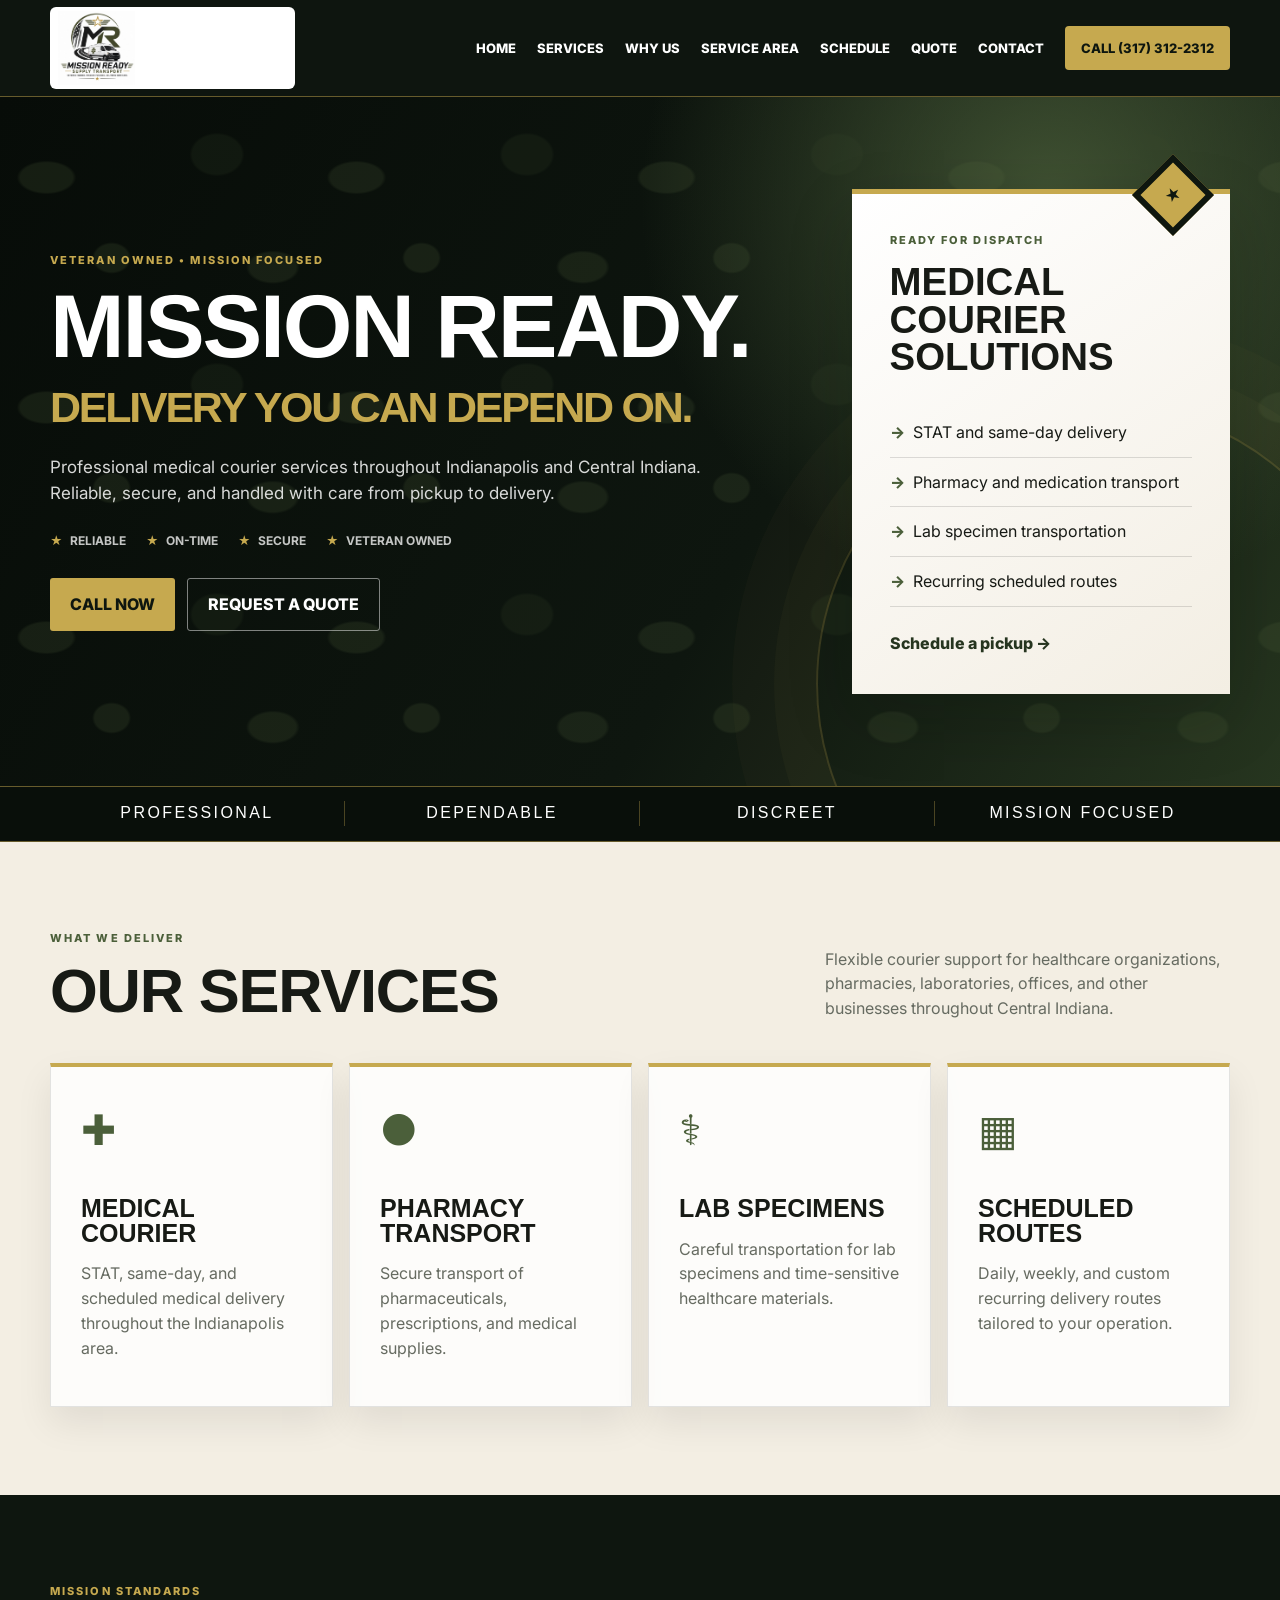
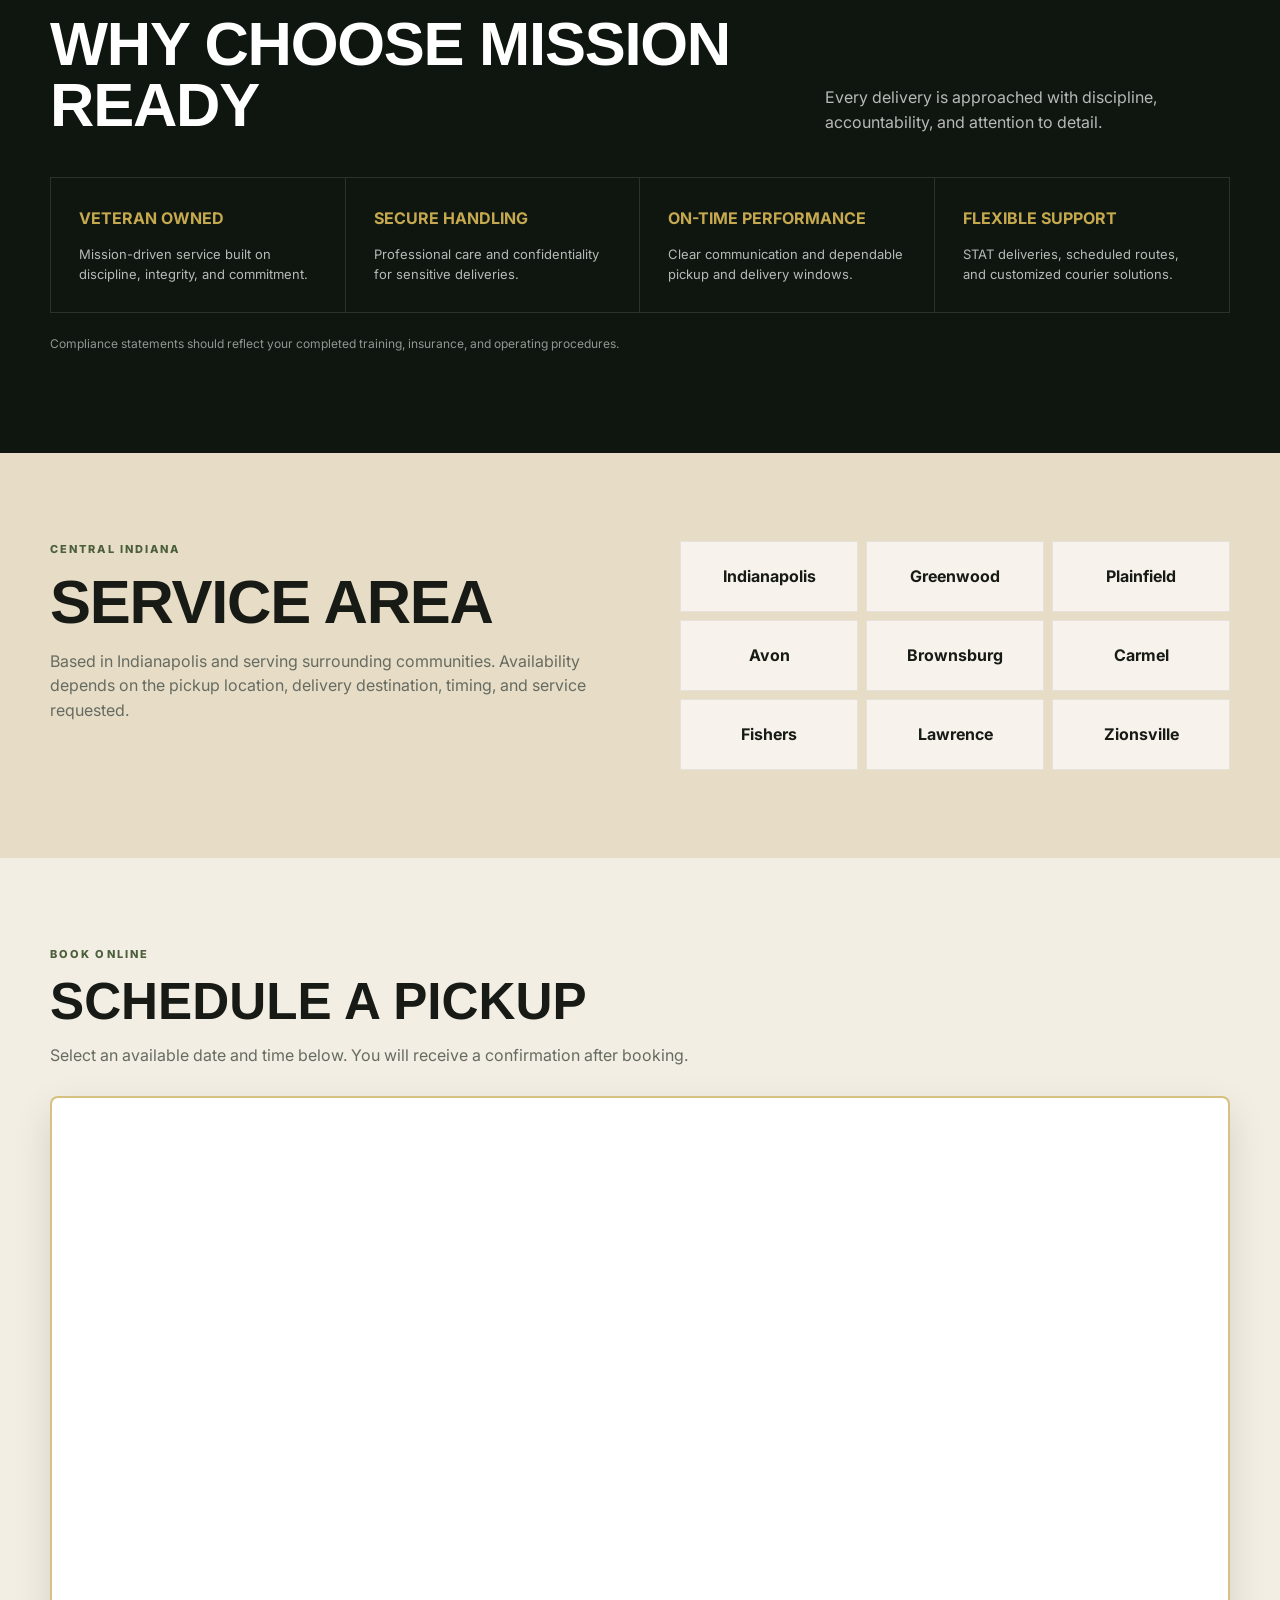
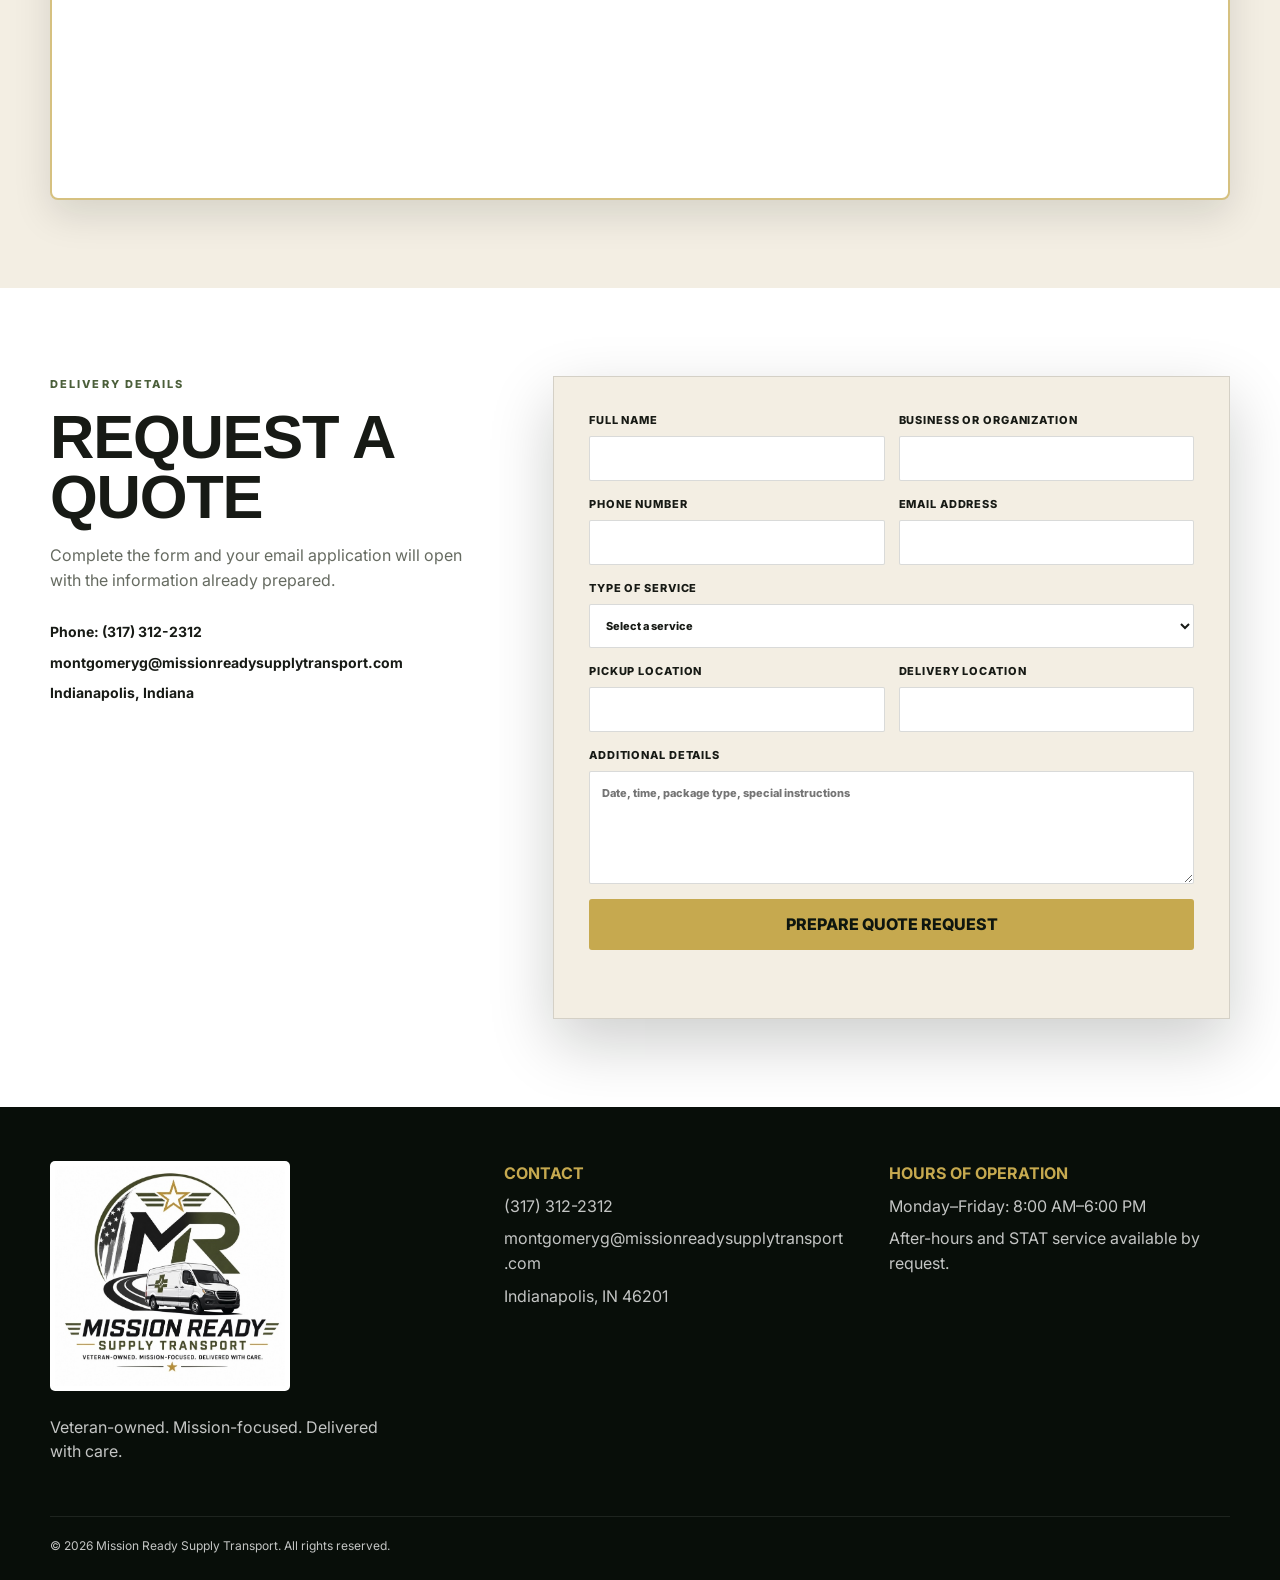
==== commit 34e9d358: "Refresh custom domain assets Updated stylesheet and script links to include versioning." ====
--- a/index.html
+++ b/index.html
@@ -12,7 +12,7 @@
   <link rel="preconnect" href="https://fonts.googleapis.com">
   <link rel="preconnect" href="https://fonts.gstatic.com" crossorigin>
   <link href="https://fonts.googleapis.com/css2?family=Inter:wght@400;500;600;700;800&family=Oswald:wght@500;600;700&display=swap" rel="stylesheet">
-  <link rel="stylesheet" href="style.css">
+ <link rel="stylesheet" href="style.css?v=10">
 </head>
 
 <body>
@@ -308,6 +308,6 @@
     </div>
   </footer>
 
-  <script src="script.js"></script>
+ <script src="script.js?v=10"></script>
 </body>
 </html>
--- a/style.css
+++ b/style.css
@@ -0,0 +1,417 @@
+/* Mission Ready Supply Transport — Version 2 */
+:root {
+  --green: #26351f;
+  --deep: #0e160f;
+  --olive: #4b5f3a;
+  --tan: #c6a94f;
+  --cream: #f3eee3;
+  --white: #ffffff;
+  --ink: #171a15;
+  --muted: #666b61;
+  --border: rgba(23, 26, 21, 0.14);
+  --shadow: 0 24px 60px rgba(8, 13, 8, 0.2);
+}
+
+* { box-sizing: border-box; }
+html { scroll-behavior: smooth; }
+body {
+  margin: 0;
+  color: var(--ink);
+  background: var(--white);
+  font-family: Inter, system-ui, -apple-system, "Segoe UI", Arial, sans-serif;
+  line-height: 1.55;
+  -webkit-font-smoothing: antialiased;
+}
+img { max-width: 100%; height: auto; }
+a { color: inherit; }
+button, input, select, textarea { font: inherit; }
+.container { width: min(1180px, calc(100% - 40px)); margin-inline: auto; }
+
+/* Header */
+.header {
+  position: sticky;
+  top: 0;
+  z-index: 1000;
+  background: rgba(10, 17, 11, 0.98);
+  border-bottom: 1px solid rgba(198, 169, 79, 0.48);
+  backdrop-filter: blur(12px);
+}
+.nav {
+  min-height: 96px;
+  display: flex;
+  align-items: center;
+  gap: 28px;
+}
+.logo {
+  display: inline-flex;
+  align-items: center;
+  flex-shrink: 0;
+  text-decoration: none;
+}
+.site-logo {
+  display: block;
+  width: 245px;
+  height: 82px;
+  object-fit: contain;
+  object-position: left center;
+  background: #fff;
+  border-radius: 6px;
+  padding: 4px 8px;
+}
+#navlinks {
+  margin-left: auto;
+  display: flex;
+  align-items: center;
+  gap: 21px;
+}
+#navlinks a {
+  color: var(--white);
+  text-decoration: none;
+  font-size: 13px;
+  font-weight: 800;
+  white-space: nowrap;
+  text-transform: uppercase;
+}
+#navlinks a:not(.nav-call):hover { color: var(--tan); }
+.nav-call {
+  padding: 12px 16px;
+  color: var(--deep) !important;
+  background: var(--tan);
+  border-radius: 4px;
+}
+.menu {
+  display: none;
+  width: 44px;
+  height: 44px;
+  margin-left: auto;
+  padding: 10px;
+  border: 1px solid rgba(198, 169, 79, 0.65);
+  border-radius: 6px;
+  background: transparent;
+  cursor: pointer;
+}
+.menu span {
+  display: block;
+  height: 2px;
+  margin: 5px 0;
+  background: var(--tan);
+}
+
+/* Typography */
+.eyebrow {
+  margin: 0 0 14px;
+  color: var(--tan);
+  font-size: 11px;
+  font-weight: 800;
+  letter-spacing: 0.19em;
+  text-transform: uppercase;
+}
+.eyebrow.dark { color: var(--olive); }
+h1, h2, h3 {
+  margin-top: 0;
+  font-family: Oswald, sans-serif;
+  text-transform: uppercase;
+  line-height: 0.98;
+}
+h1 {
+  max-width: 760px;
+  margin-bottom: 24px;
+  font-size: clamp(52px, 7vw, 96px);
+  letter-spacing: -0.025em;
+}
+h1 span {
+  display: block;
+  margin-top: 14px;
+  color: var(--tan);
+  font-size: .48em;
+  line-height: 1.05;
+}
+.section-title {
+  margin-bottom: 0;
+  font-size: clamp(38px, 4.8vw, 66px);
+  letter-spacing: -0.02em;
+}
+.lead {
+  max-width: 660px;
+  margin: 0 0 25px;
+  color: rgba(255,255,255,.84);
+  font-size: 17px;
+}
+.copy { color: var(--muted); }
+
+/* Hero */
+.hero {
+  position: relative;
+  overflow: hidden;
+  padding: 92px 0;
+  color: var(--white);
+  background:
+    radial-gradient(circle at 82% 15%, rgba(75,95,58,.8), transparent 34%),
+    linear-gradient(120deg, #070c08 0%, var(--deep) 60%, #26351f 100%);
+}
+.hero::after {
+  content: "";
+  position: absolute;
+  right: -100px;
+  bottom: -180px;
+  width: 560px;
+  height: 560px;
+  border: 2px solid rgba(198,169,79,.22);
+  border-radius: 50%;
+  box-shadow:
+    0 0 0 42px rgba(198,169,79,.035),
+    0 0 0 84px rgba(198,169,79,.025);
+}
+.hero-camo {
+  position: absolute;
+  inset: 0;
+  opacity: .18;
+  background:
+    radial-gradient(ellipse at 15% 35%, #596b42 0 7%, transparent 8%),
+    radial-gradient(ellipse at 36% 70%, #596b42 0 6%, transparent 7%),
+    radial-gradient(ellipse at 70% 25%, #39482c 0 8%, transparent 9%),
+    radial-gradient(ellipse at 88% 74%, #596b42 0 6%, transparent 7%);
+  background-size: 310px 230px;
+}
+.hero-grid {
+  position: relative;
+  z-index: 1;
+  display: grid;
+  grid-template-columns: minmax(0, 1.45fr) minmax(310px, .75fr);
+  gap: 70px;
+  align-items: center;
+}
+.actions { display: flex; flex-wrap: wrap; gap: 12px; margin-top: 28px; }
+.btn {
+  display: inline-flex;
+  align-items: center;
+  justify-content: center;
+  min-height: 48px;
+  padding: 13px 20px;
+  border: 0;
+  border-radius: 3px;
+  font-weight: 800;
+  text-decoration: none;
+  cursor: pointer;
+  text-transform: uppercase;
+}
+.btn.primary { color: var(--deep); background: var(--tan); }
+.btn.secondary { color: var(--white); border: 1px solid rgba(255,255,255,.48); background: transparent; }
+.btn:hover { transform: translateY(-1px); }
+.full-width { width: 100%; }
+.trust {
+  display: flex;
+  flex-wrap: wrap;
+  gap: 20px;
+  color: rgba(255,255,255,.76);
+  font-size: 12px;
+  font-weight: 700;
+  text-transform: uppercase;
+}
+.trust span::before { content: "★"; margin-right: 7px; color: var(--tan); }
+.dispatch-card {
+  position: relative;
+  padding: 38px;
+  color: var(--ink);
+  background: linear-gradient(145deg, #fff, var(--cream));
+  border-top: 5px solid var(--tan);
+  box-shadow: var(--shadow);
+}
+.dispatch-emblem {
+  position: absolute;
+  top: -28px;
+  right: 28px;
+  display: grid;
+  place-items: center;
+  width: 58px;
+  height: 58px;
+  color: var(--deep);
+  background: var(--tan);
+  border: 6px solid var(--deep);
+  transform: rotate(45deg);
+}
+.dispatch-emblem::first-letter { transform: rotate(-45deg); }
+.dispatch-card h2 { font-size: clamp(31px, 3vw, 46px); }
+.dispatch-card ul { margin: 24px 0; padding: 0; list-style: none; }
+.dispatch-card li { padding: 12px 0; border-bottom: 1px solid var(--border); }
+.dispatch-card li::before { content: "→"; margin-right: 8px; color: var(--olive); font-weight: 800; }
+.dispatch-card a { color: var(--green); font-weight: 800; text-decoration: none; }
+
+.mission-strip {
+  color: var(--white);
+  background: #090f0a;
+  border-top: 1px solid rgba(198,169,79,.5);
+  border-bottom: 1px solid rgba(198,169,79,.5);
+}
+.strip-grid {
+  min-height: 54px;
+  display: grid;
+  grid-template-columns: repeat(4, 1fr);
+  align-items: center;
+  text-align: center;
+  font-family: Oswald, sans-serif;
+  letter-spacing: .15em;
+  text-transform: uppercase;
+}
+.strip-grid span:not(:last-child) { border-right: 1px solid rgba(198,169,79,.35); }
+
+/* Sections */
+.section { padding: 88px 0; }
+.heading-row {
+  display: grid;
+  grid-template-columns: 1.5fr .85fr;
+  gap: 60px;
+  align-items: end;
+  margin-bottom: 42px;
+}
+.heading-row > p { margin: 0; color: var(--muted); }
+.two-col { display: grid; grid-template-columns: 1fr 1fr; gap: 80px; align-items: start; }
+.services-section { background: var(--cream); }
+.cards { display: grid; grid-template-columns: repeat(4, 1fr); gap: 16px; }
+.cards article {
+  padding: 30px;
+  background: rgba(255,255,255,.82);
+  border: 1px solid rgba(23,26,21,.11);
+  border-top: 4px solid var(--tan);
+  box-shadow: 0 16px 34px rgba(12,18,11,.08);
+}
+.service-icon { color: var(--olive); font-size: 42px; font-weight: 800; }
+.cards h3 { margin: 34px 0 14px; font-size: 25px; }
+.cards p { color: var(--muted); }
+
+.dark-section { color: var(--white); background: var(--deep); }
+.dark-section .heading-row > p { color: rgba(255,255,255,.7); }
+.benefits {
+  display: grid;
+  grid-template-columns: repeat(4, 1fr);
+  border: 1px solid rgba(255,255,255,.12);
+}
+.benefits > div { padding: 28px; border-right: 1px solid rgba(255,255,255,.12); }
+.benefits > div:last-child { border-right: 0; }
+.benefits strong { color: var(--tan); text-transform: uppercase; }
+.benefits p { margin-bottom: 0; color: rgba(255,255,255,.7); font-size: 13px; }
+.compliance-note { margin-top: 22px; color: rgba(255,255,255,.55); font-size: 12px; }
+
+.area { background: #e7ddc7; }
+.cities { display: grid; grid-template-columns: repeat(3, 1fr); gap: 8px; }
+.cities span {
+  padding: 22px 12px;
+  text-align: center;
+  font-weight: 700;
+  background: rgba(255,255,255,.66);
+  border: 1px solid rgba(23,26,21,.08);
+}
+
+/* Scheduling */
+.schedule-section { background: var(--cream); }
+.schedule-section h2 { margin-bottom: 10px; font-size: clamp(36px, 4vw, 56px); }
+.calendar-shell {
+  overflow: hidden;
+  margin-top: 28px;
+  background: var(--white);
+  border: 2px solid rgba(198,169,79,.72);
+  border-radius: 8px;
+  box-shadow: 0 15px 38px rgba(10,15,9,.12);
+}
+.calendar-shell iframe { display: block; }
+
+/* Quote */
+.quote-section { background: var(--white); }
+.quote-grid { display: grid; grid-template-columns: .75fr 1.2fr; gap: 80px; align-items: start; }
+.contact { display: grid; gap: 9px; margin-top: 28px; font-size: 14px; font-weight: 700; }
+.contact a { overflow-wrap: anywhere; text-decoration: none; }
+form { padding: 35px; background: var(--cream); border: 1px solid var(--border); box-shadow: var(--shadow); }
+.form-row { display: grid; grid-template-columns: 1fr 1fr; gap: 14px; }
+label {
+  display: grid;
+  gap: 7px;
+  margin-bottom: 15px;
+  font-size: 11px;
+  font-weight: 800;
+  letter-spacing: .08em;
+  text-transform: uppercase;
+}
+input, select, textarea {
+  width: 100%;
+  padding: 13px 12px;
+  color: var(--ink);
+  background: var(--white);
+  border: 1px solid rgba(23,26,21,.16);
+  border-radius: 2px;
+  text-transform: none;
+}
+input:focus, select:focus, textarea:focus {
+  outline: 2px solid rgba(75,95,58,.35);
+  border-color: var(--olive);
+}
+textarea { resize: vertical; }
+.status { min-height: 1.5em; margin-bottom: 0; color: var(--olive); font-size: 13px; }
+
+/* Footer */
+footer { padding: 54px 0 24px; color: rgba(255,255,255,.76); background: #080e09; }
+.footer-grid { display: grid; grid-template-columns: 1.2fr 1fr 1fr; gap: 44px; }
+.footer-grid > div { display: grid; align-content: start; gap: 8px; }
+.footer-grid strong { color: var(--tan); text-transform: uppercase; }
+.footer-grid a { overflow-wrap: anywhere; text-decoration: none; }
+.footer-brand p { max-width: 330px; }
+.footer-image { width: 240px; padding: 5px; background: #fff; border-radius: 5px; }
+.copyright {
+  margin-top: 36px;
+  padding-top: 20px;
+  border-top: 1px solid rgba(255,255,255,.09);
+  font-size: 12px;
+}
+
+/* Responsive */
+@media (max-width: 1050px) {
+  #navlinks { gap: 14px; }
+  #navlinks a { font-size: 12px; }
+  .cards { grid-template-columns: 1fr 1fr; }
+}
+
+@media (max-width: 900px) {
+  .container { width: min(100% - 28px, 1180px); }
+  .nav { min-height: 78px; }
+  .site-logo { width: 195px; height: 64px; }
+  .menu { display: block; }
+  #navlinks {
+    position: absolute;
+    top: 100%;
+    left: 0;
+    right: 0;
+    display: none;
+    flex-direction: column;
+    align-items: stretch;
+    gap: 0;
+    margin: 0;
+    padding: 12px 20px 18px;
+    background: var(--deep);
+    border-bottom: 1px solid rgba(198,169,79,.45);
+    box-shadow: 0 20px 30px rgba(0,0,0,.3);
+  }
+  #navlinks.open { display: flex; }
+  #navlinks a { padding: 14px 10px; }
+  #navlinks .nav-call { margin-top: 6px; text-align: center; }
+  .hero-grid, .two-col, .heading-row, .quote-grid { grid-template-columns: 1fr; gap: 40px; }
+  .hero { padding: 72px 0; }
+  .dispatch-card { max-width: 620px; }
+  .benefits { grid-template-columns: 1fr 1fr; }
+  .benefits > div:nth-child(2) { border-right: 0; }
+  .benefits > div:nth-child(-n+2) { border-bottom: 1px solid rgba(255,255,255,.12); }
+  .strip-grid { grid-template-columns: 1fr 1fr; }
+  .strip-grid span { padding: 14px 5px; }
+  .strip-grid span:nth-child(2) { border-right: 0; }
+  .strip-grid span:nth-child(-n+2) { border-bottom: 1px solid rgba(198,169,79,.35); }
+}
+
+@media (max-width: 600px) {
+  .site-logo { width: 165px; height: 58px; }
+  h1 { font-size: clamp(45px, 15vw, 67px); }
+  .section { padding: 64px 0; }
+  .cards, .form-row, .cities, .benefits, .footer-grid { grid-template-columns: 1fr; }
+  .benefits > div { border-right: 0; border-bottom: 1px solid rgba(255,255,255,.12); }
+  .benefits > div:last-child { border-bottom: 0; }
+  .strip-grid { font-size: 12px; }
+  .dispatch-card, form { padding: 25px; }
+  .calendar-shell iframe { height: 620px; }
+}
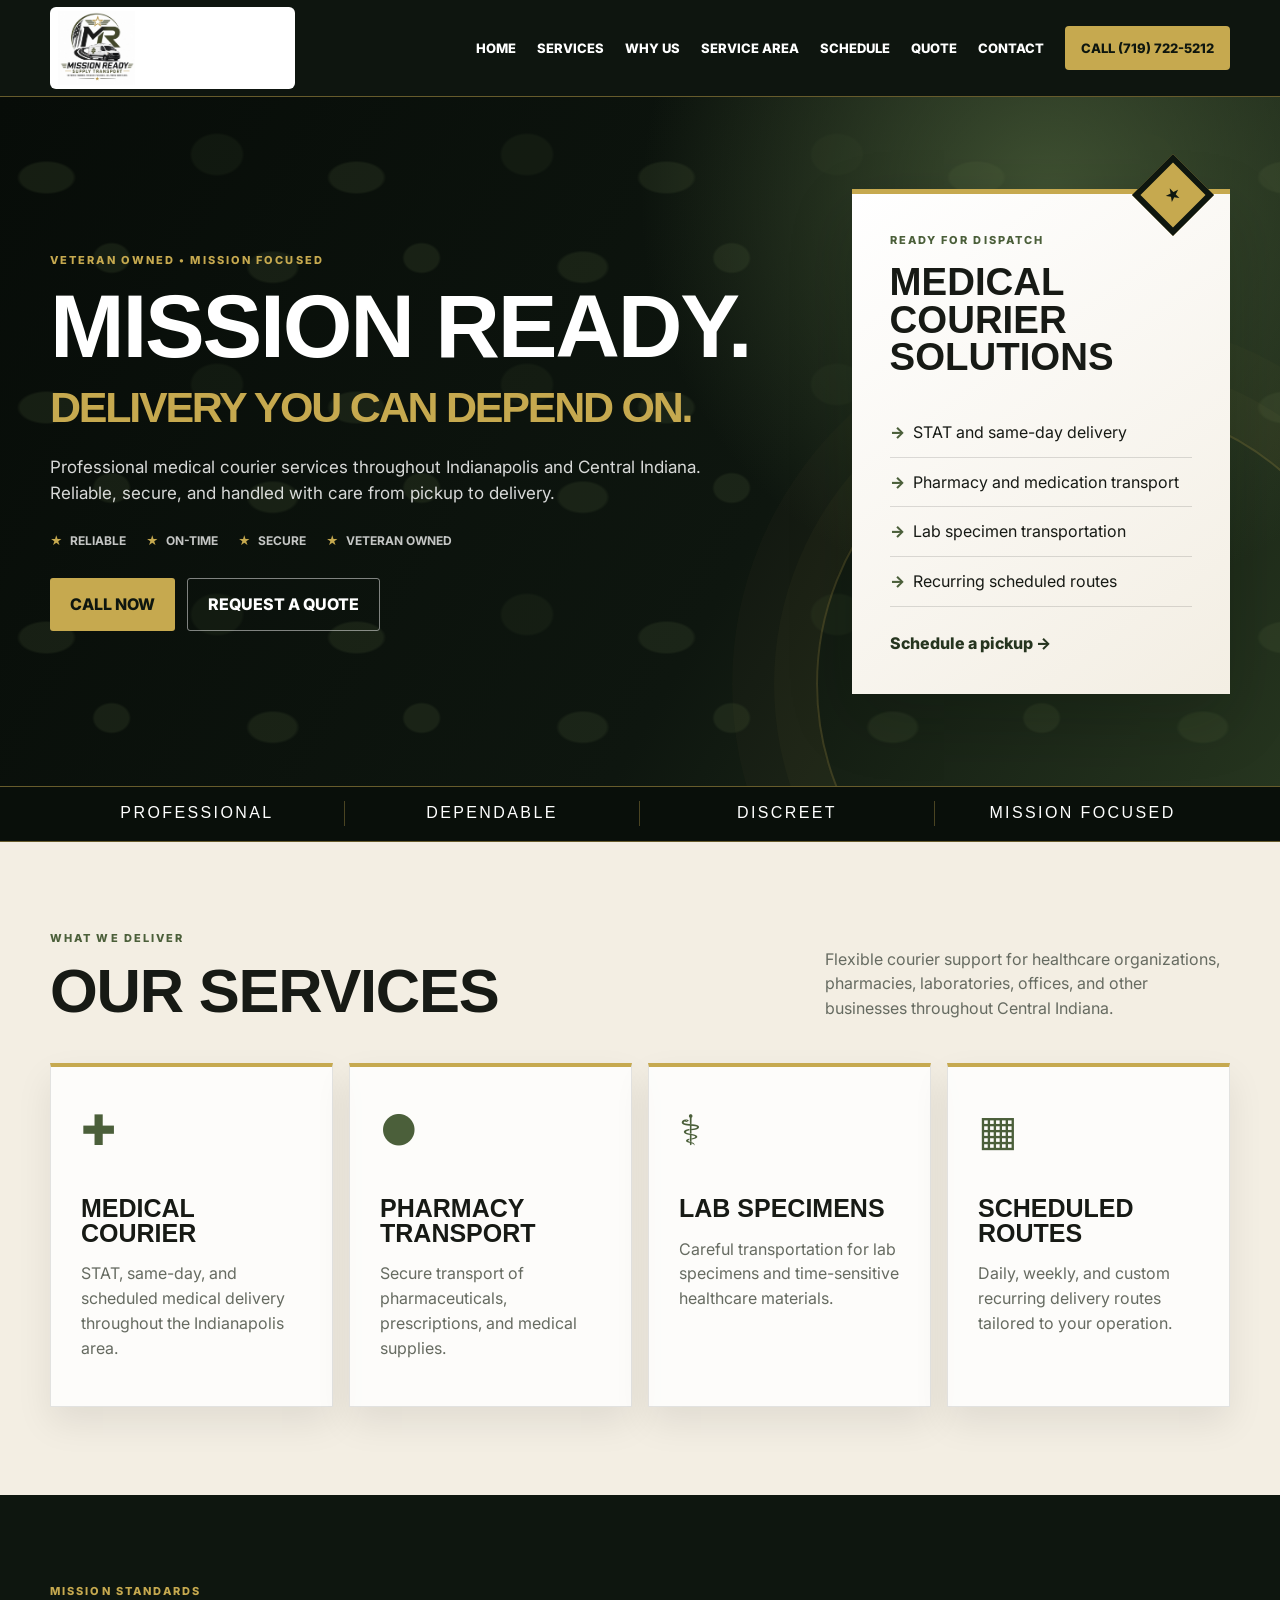
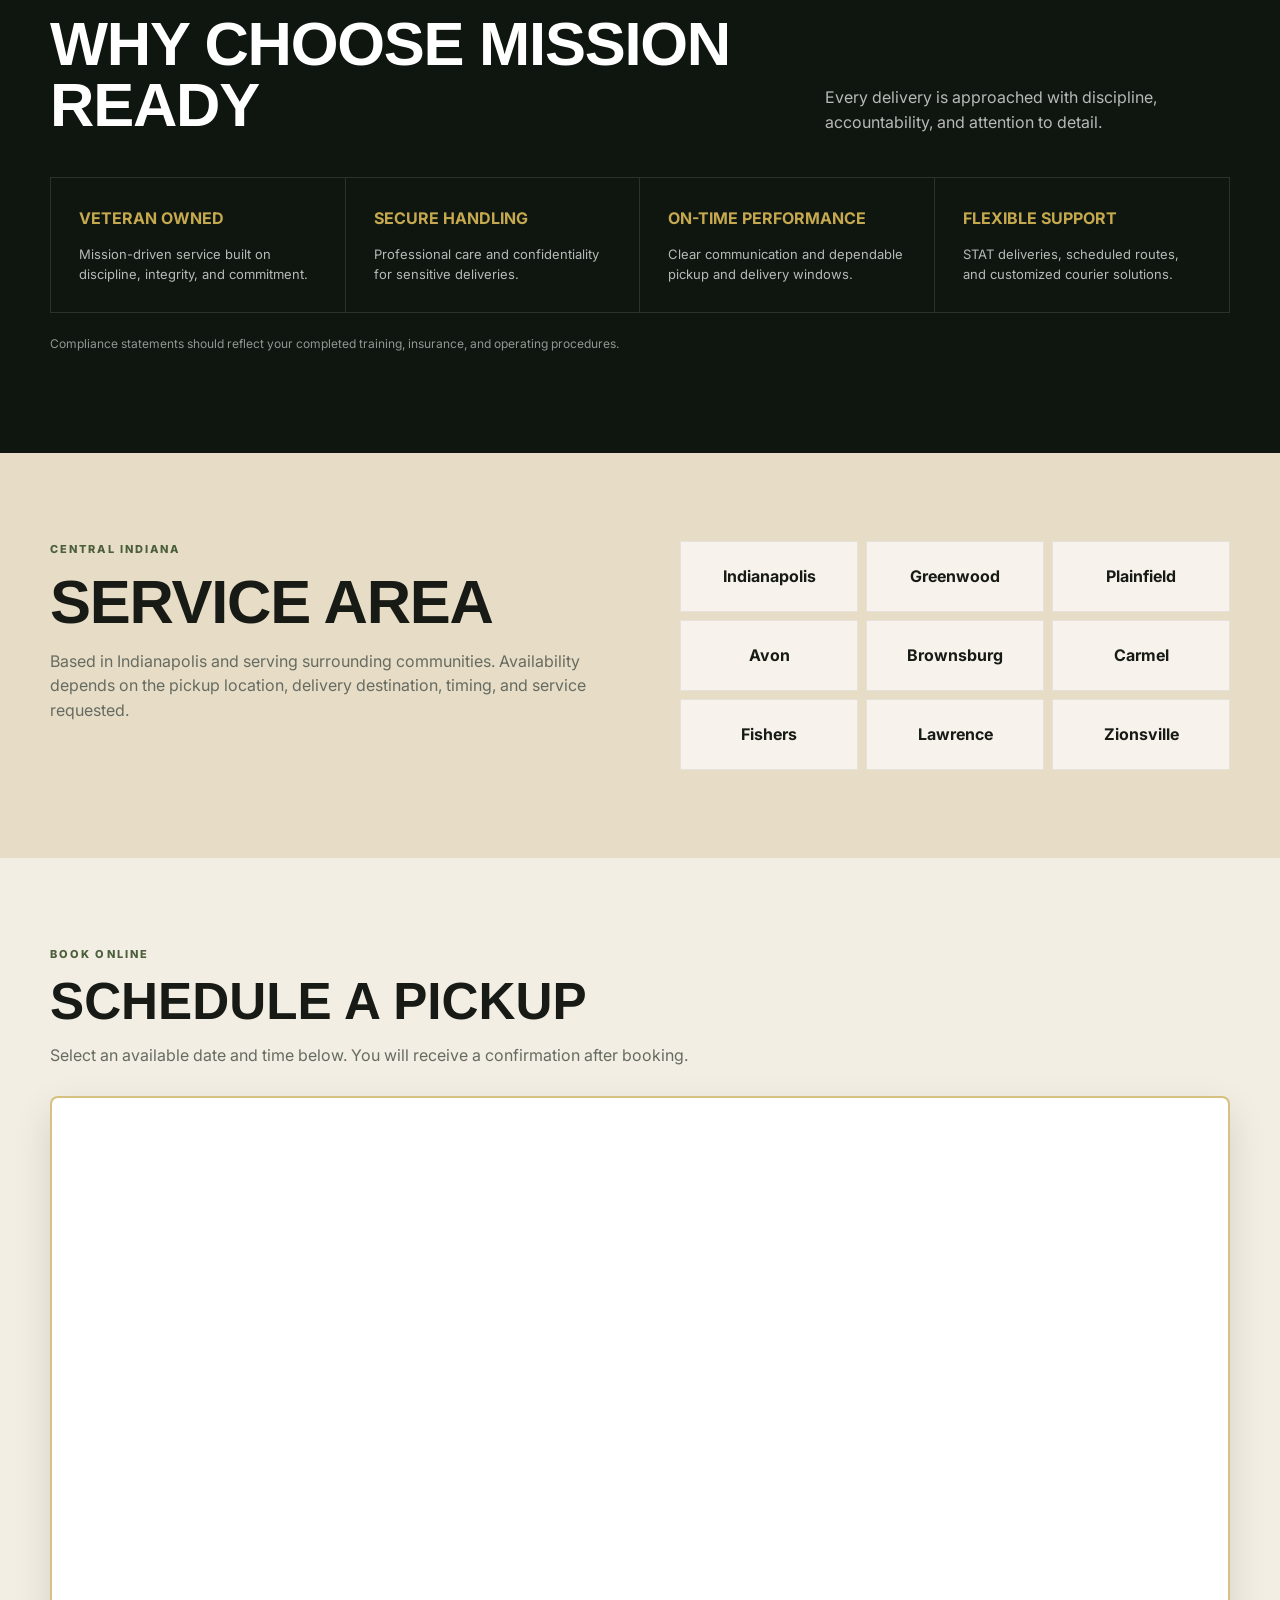
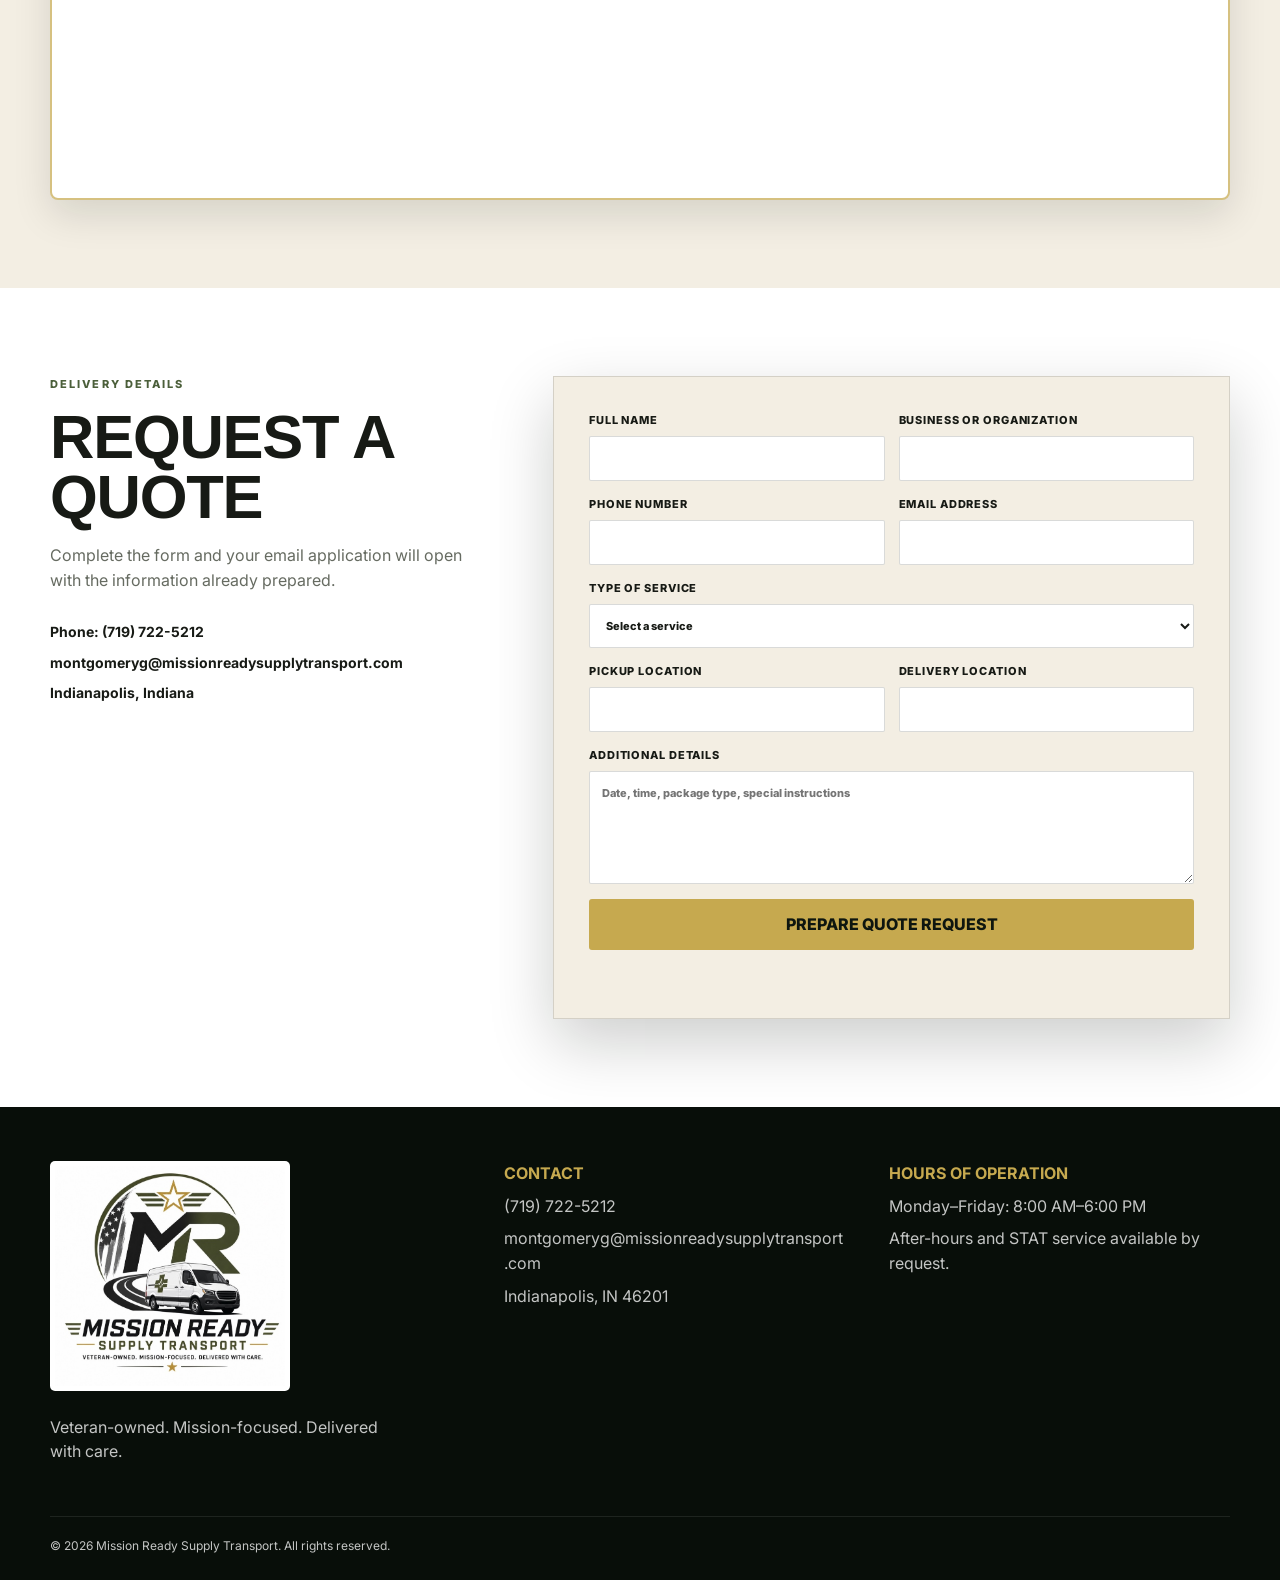
==== commit 2f483690: "Update phone numbers in index.html" ====
--- a/index.html
+++ b/index.html
@@ -34,7 +34,7 @@
         <a href="#schedule">Schedule</a>
         <a href="#quote">Quote</a>
         <a href="#contact">Contact</a>
-        <a class="nav-call" href="tel:+13173122312">Call (317) 312-2312</a>
+        <a class="nav-call"href="tel:+17197225212">Call (719) 722-5212</a>
       </nav>
     </div>
   </header>
@@ -59,7 +59,7 @@
           </div>
 
           <div class="actions">
-            <a class="btn primary" href="tel:+13173122312">Call Now</a>
+            <a class="btn primary" href="tel:+17197225212">Call Now</a>
             <a class="btn secondary" href="#quote">Request a Quote</a>
           </div>
         </div>
@@ -218,7 +218,7 @@
           </p>
 
           <div class="contact">
-            <a href="tel:+13173122312">Phone: (317) 312-2312</a>
+            <a href="tel:+17197225212">Phone: (719) 722-5212</a>
             <a href="mailto:montgomeryg@missionreadysupplytransport.com">montgomeryg@missionreadysupplytransport.com</a>
             <span>Indianapolis, Indiana</span>
           </div>
@@ -291,7 +291,7 @@
 
       <div>
         <strong>Contact</strong>
-        <a href="tel:+13173122312">(317) 312-2312</a>
+        <a href="tel:+17197225212">(719) 722-5212</a>
         <a href="mailto:montgomeryg@missionreadysupplytransport.com">montgomeryg@missionreadysupplytransport.com</a>
         <span>Indianapolis, IN 46201</span>
       </div>
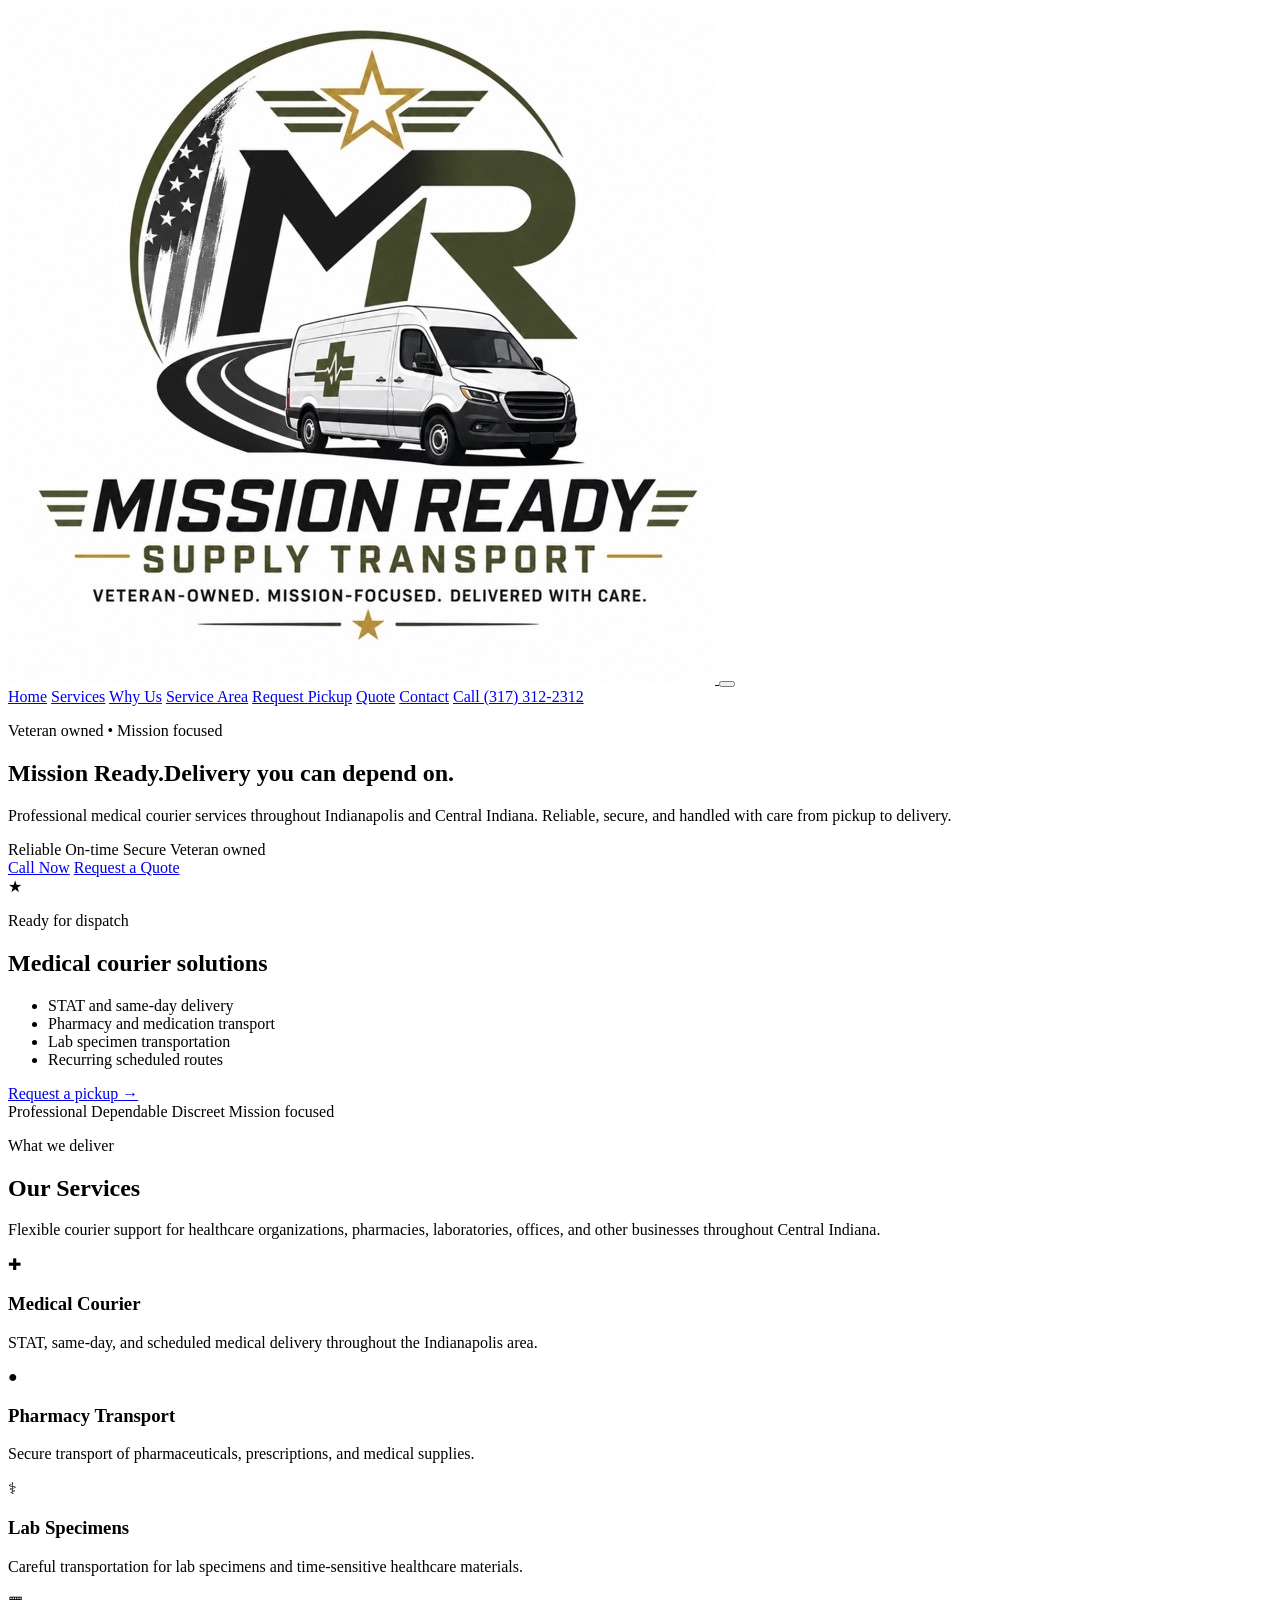
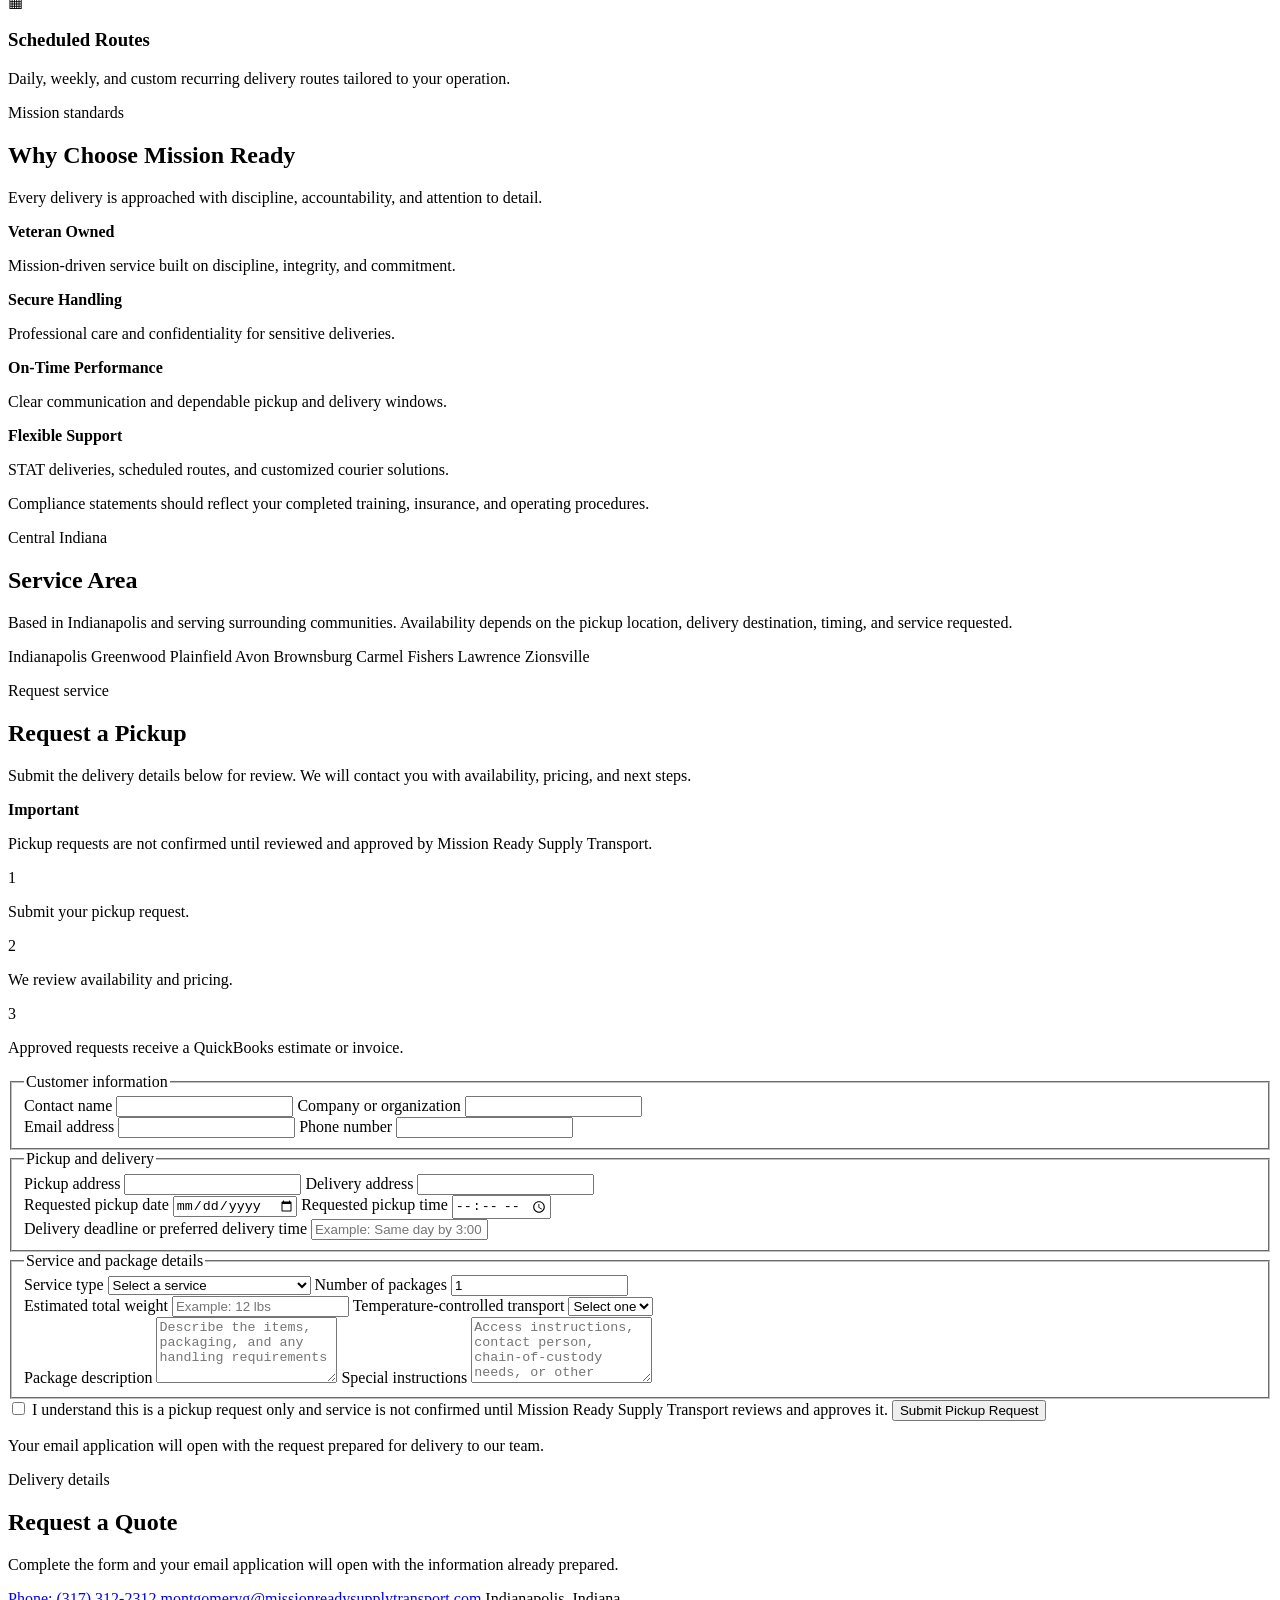
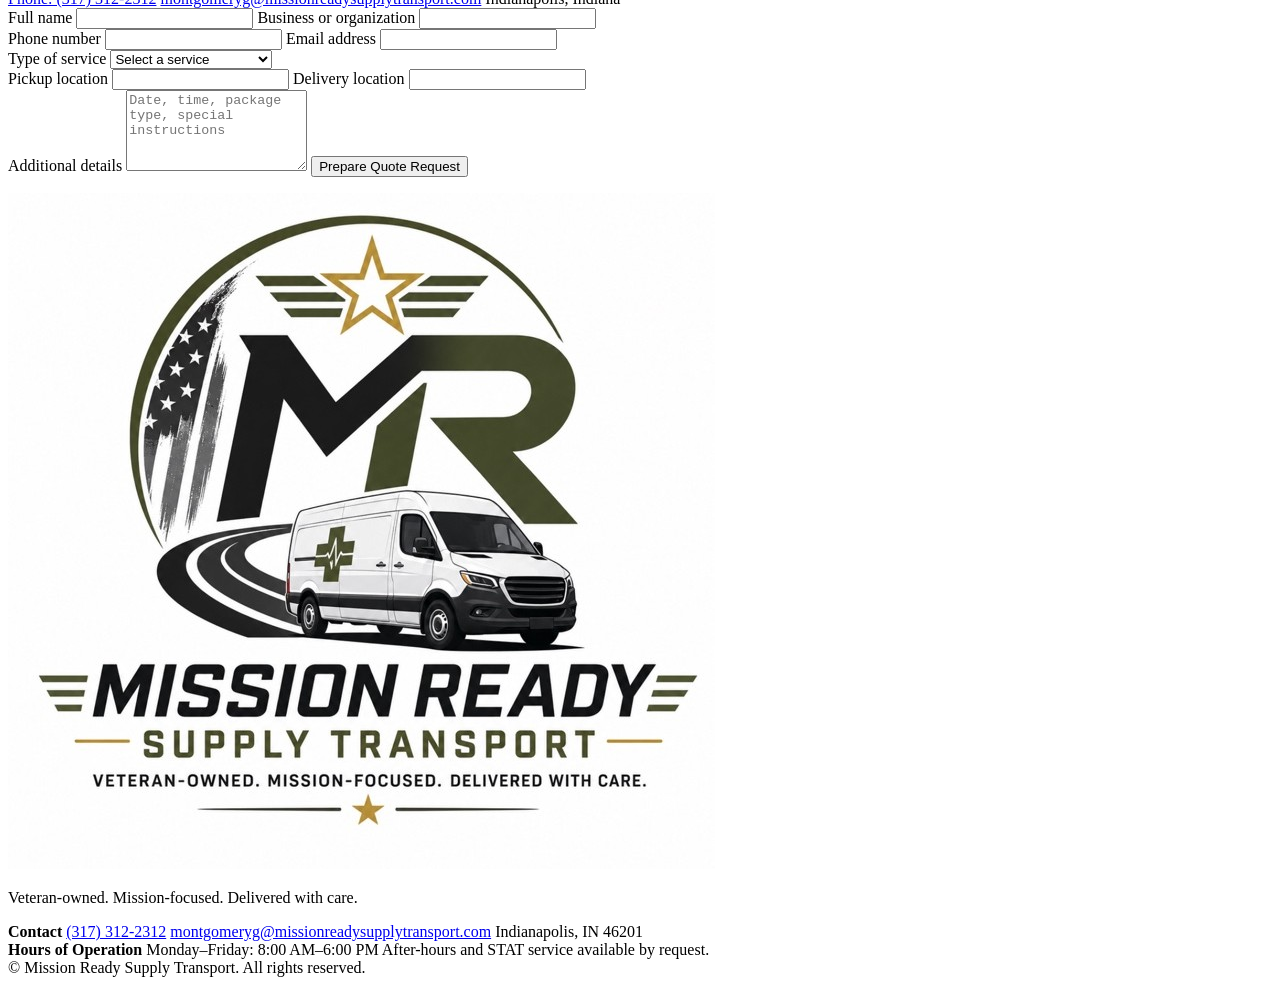
==== commit f4acc40b: "Add files via upload" ====
--- a/index.html
+++ b/index.html
@@ -12,7 +12,7 @@
   <link rel="preconnect" href="https://fonts.googleapis.com">
   <link rel="preconnect" href="https://fonts.gstatic.com" crossorigin>
   <link href="https://fonts.googleapis.com/css2?family=Inter:wght@400;500;600;700;800&family=Oswald:wght@500;600;700&display=swap" rel="stylesheet">
- <link rel="stylesheet" href="style.css?v=10">
+  <link rel="stylesheet" href="style.css">
 </head>
 
 <body>
@@ -31,10 +31,10 @@
         <a href="#services">Services</a>
         <a href="#benefits">Why Us</a>
         <a href="#service-area">Service Area</a>
-        <a href="#schedule">Schedule</a>
+        <a href="#schedule">Request Pickup</a>
         <a href="#quote">Quote</a>
         <a href="#contact">Contact</a>
-        <a class="nav-call"href="tel:+17197225212">Call (719) 722-5212</a>
+        <a class="nav-call" href="tel:+13173122312">Call (317) 312-2312</a>
       </nav>
     </div>
   </header>
@@ -59,7 +59,7 @@
           </div>
 
           <div class="actions">
-            <a class="btn primary" href="tel:+17197225212">Call Now</a>
+            <a class="btn primary" href="tel:+13173122312">Call Now</a>
             <a class="btn secondary" href="#quote">Request a Quote</a>
           </div>
         </div>
@@ -74,7 +74,7 @@
             <li>Lab specimen transportation</li>
             <li>Recurring scheduled routes</li>
           </ul>
-          <a href="#schedule">Schedule a pickup →</a>
+          <a href="#schedule">Request a pickup →</a>
         </aside>
       </div>
     </section>
@@ -190,21 +190,142 @@
     </section>
 
     <section class="section schedule-section" id="schedule">
-      <div class="container">
-        <p class="eyebrow dark">Book online</p>
-        <h2>Schedule a Pickup</h2>
-        <p class="copy">Select an available date and time below. You will receive a confirmation after booking.</p>
-
-        <div class="calendar-shell">
-          <iframe
-            src="https://calendar.google.com/calendar/appointments/schedules/AcZssZ040bMwe5FaUWnvIjlHSHrYTK9bi7_4CnwCw9vPjgFB4Xzhsl1u3zQWop1LrxJwY9I3g3Ttzw1P?gv=true"
-            width="100%"
-            height="700"
-            frameborder="0"
-            title="Schedule a Mission Ready pickup"
-            loading="lazy">
-          </iframe>
-        </div>
+      <div class="container pickup-grid">
+        <div class="pickup-intro">
+          <p class="eyebrow dark">Request service</p>
+          <h2>Request a Pickup</h2>
+          <p class="copy">
+            Submit the delivery details below for review. We will contact you with availability,
+            pricing, and next steps.
+          </p>
+
+          <div class="request-notice" role="note">
+            <strong>Important</strong>
+            <p>Pickup requests are not confirmed until reviewed and approved by Mission Ready Supply Transport.</p>
+          </div>
+
+          <div class="request-steps" aria-label="Pickup request process">
+            <div><span>1</span><p>Submit your pickup request.</p></div>
+            <div><span>2</span><p>We review availability and pricing.</p></div>
+            <div><span>3</span><p>Approved requests receive a QuickBooks estimate or invoice.</p></div>
+          </div>
+        </div>
+
+        <form id="pickupForm">
+          <input type="hidden" name="requestStatus" value="Pending Review">
+
+          <fieldset>
+            <legend>Customer information</legend>
+            <div class="form-row">
+              <label>
+                Contact name
+                <input name="contactName" type="text" autocomplete="name" required>
+              </label>
+              <label>
+                Company or organization
+                <input name="company" type="text" autocomplete="organization">
+              </label>
+            </div>
+
+            <div class="form-row">
+              <label>
+                Email address
+                <input name="email" type="email" autocomplete="email" required>
+              </label>
+              <label>
+                Phone number
+                <input name="phone" type="tel" autocomplete="tel" required>
+              </label>
+            </div>
+          </fieldset>
+
+          <fieldset>
+            <legend>Pickup and delivery</legend>
+            <label>
+              Pickup address
+              <input name="pickupAddress" type="text" autocomplete="street-address" required>
+            </label>
+
+            <label>
+              Delivery address
+              <input name="deliveryAddress" type="text" required>
+            </label>
+
+            <div class="form-row">
+              <label>
+                Requested pickup date
+                <input name="pickupDate" type="date" required>
+              </label>
+              <label>
+                Requested pickup time
+                <input name="pickupTime" type="time" required>
+              </label>
+            </div>
+
+            <label>
+              Delivery deadline or preferred delivery time
+              <input name="deliveryDeadline" type="text" placeholder="Example: Same day by 3:00 PM">
+            </label>
+          </fieldset>
+
+          <fieldset>
+            <legend>Service and package details</legend>
+            <div class="form-row">
+              <label>
+                Service type
+                <select name="serviceType" required>
+                  <option value="">Select a service</option>
+                  <option>Medical courier</option>
+                  <option>Pharmacy transport</option>
+                  <option>Lab specimen transport</option>
+                  <option>Medical equipment or supplies</option>
+                  <option>Scheduled route</option>
+                  <option>STAT or urgent delivery</option>
+                  <option>Other delivery</option>
+                </select>
+              </label>
+              <label>
+                Number of packages
+                <input name="packageCount" type="number" min="1" value="1" required>
+              </label>
+            </div>
+
+            <div class="form-row">
+              <label>
+                Estimated total weight
+                <input name="estimatedWeight" type="text" placeholder="Example: 12 lbs">
+              </label>
+              <label>
+                Temperature-controlled transport
+                <select name="temperatureControlled" required>
+                  <option value="">Select one</option>
+                  <option>No</option>
+                  <option>Yes</option>
+                  <option>Not sure</option>
+                </select>
+              </label>
+            </div>
+
+            <label>
+              Package description
+              <textarea name="packageDescription" rows="4" placeholder="Describe the items, packaging, and any handling requirements" required></textarea>
+            </label>
+
+            <label>
+              Special instructions
+              <textarea name="specialInstructions" rows="4" placeholder="Access instructions, contact person, chain-of-custody needs, or other details"></textarea>
+            </label>
+          </fieldset>
+
+          <label class="consent-label">
+            <input name="acknowledgment" type="checkbox" required>
+            <span>I understand this is a pickup request only and service is not confirmed until Mission Ready Supply Transport reviews and approves it.</span>
+          </label>
+
+          <button class="btn primary full-width" type="submit">Submit Pickup Request</button>
+          <p class="form-help">Your email application will open with the request prepared for delivery to our team.</p>
+          <p class="status" id="pickupStatus" role="status"></p>
+        </form>
       </div>
     </section>
 
@@ -218,7 +339,7 @@
           </p>
 
           <div class="contact">
-            <a href="tel:+17197225212">Phone: (719) 722-5212</a>
+            <a href="tel:+13173122312">Phone: (317) 312-2312</a>
             <a href="mailto:montgomeryg@missionreadysupplytransport.com">montgomeryg@missionreadysupplytransport.com</a>
             <span>Indianapolis, Indiana</span>
           </div>
@@ -291,7 +412,7 @@
 
       <div>
         <strong>Contact</strong>
-        <a href="tel:+17197225212">(719) 722-5212</a>
+        <a href="tel:+13173122312">(317) 312-2312</a>
         <a href="mailto:montgomeryg@missionreadysupplytransport.com">montgomeryg@missionreadysupplytransport.com</a>
         <span>Indianapolis, IN 46201</span>
       </div>
@@ -308,6 +429,6 @@
     </div>
   </footer>
 
- <script src="script.js?v=10"></script>
+  <script src="script.js"></script>
 </body>
 </html>
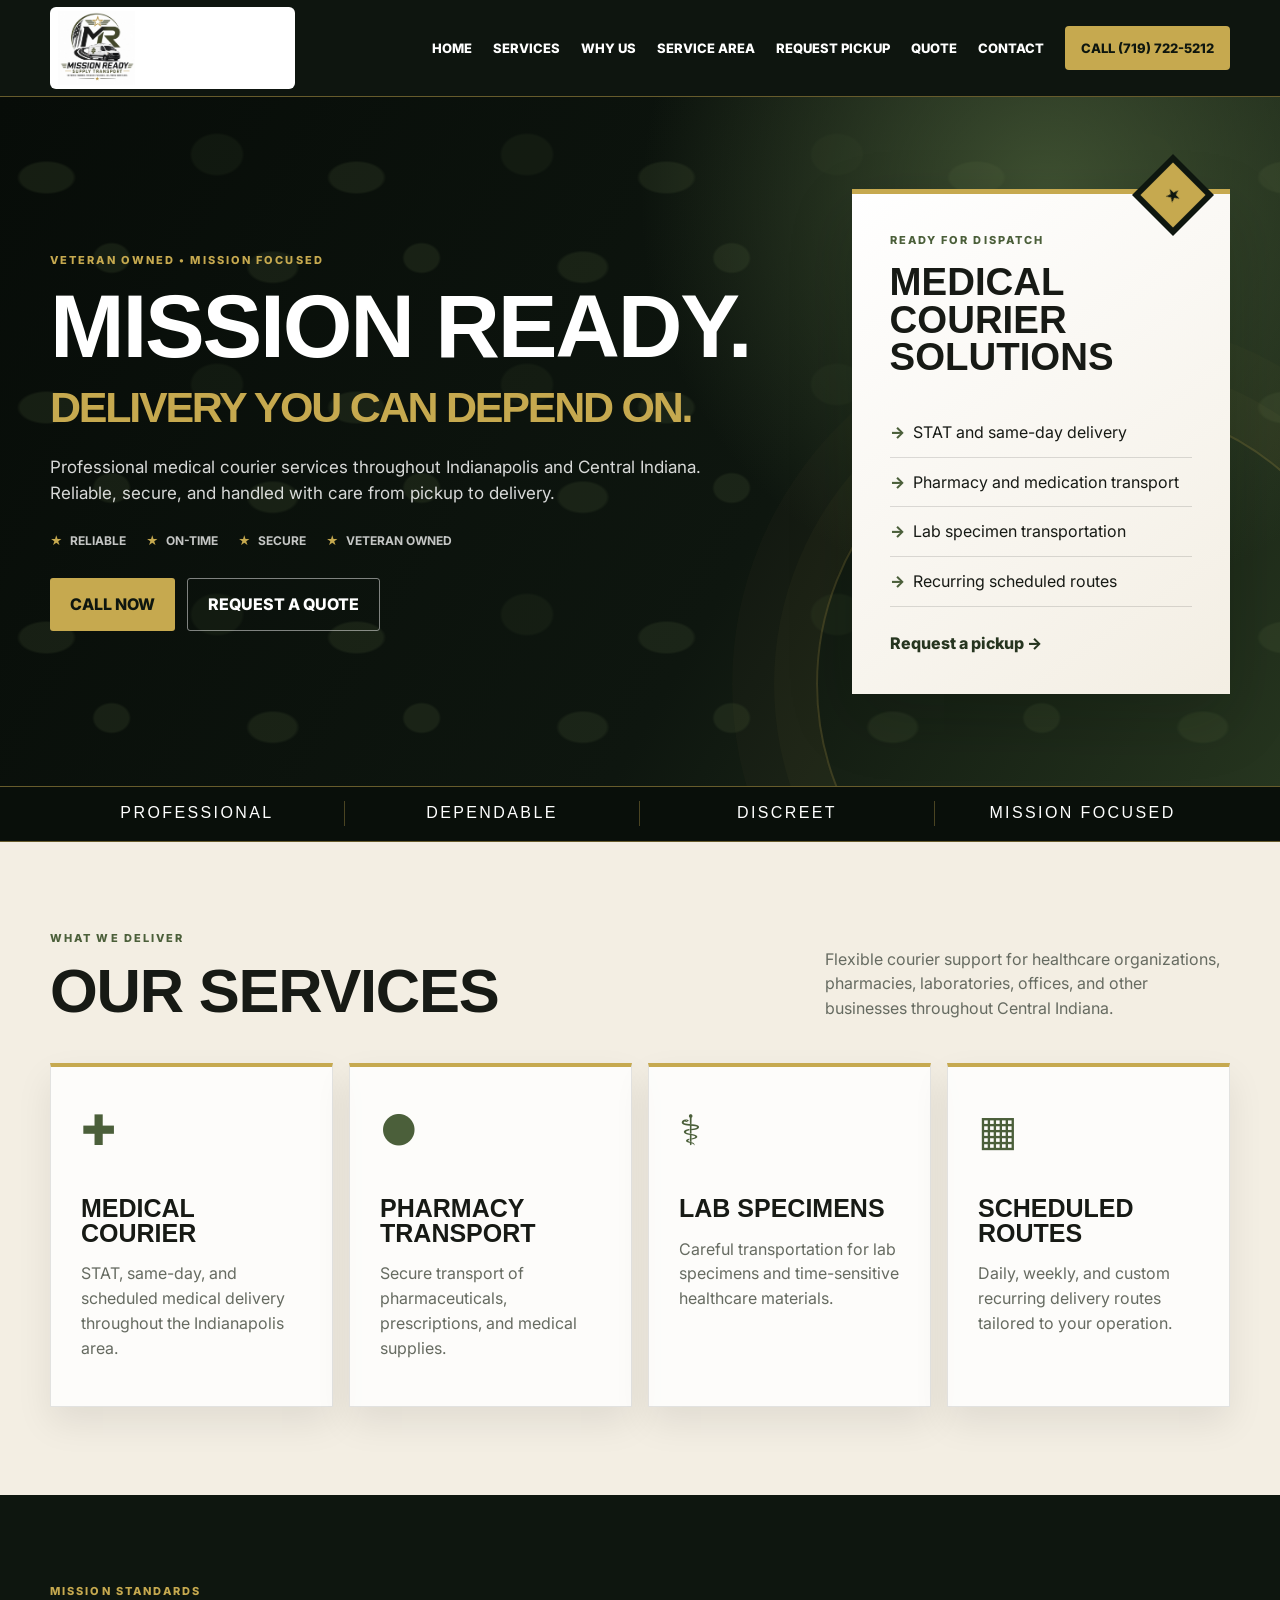
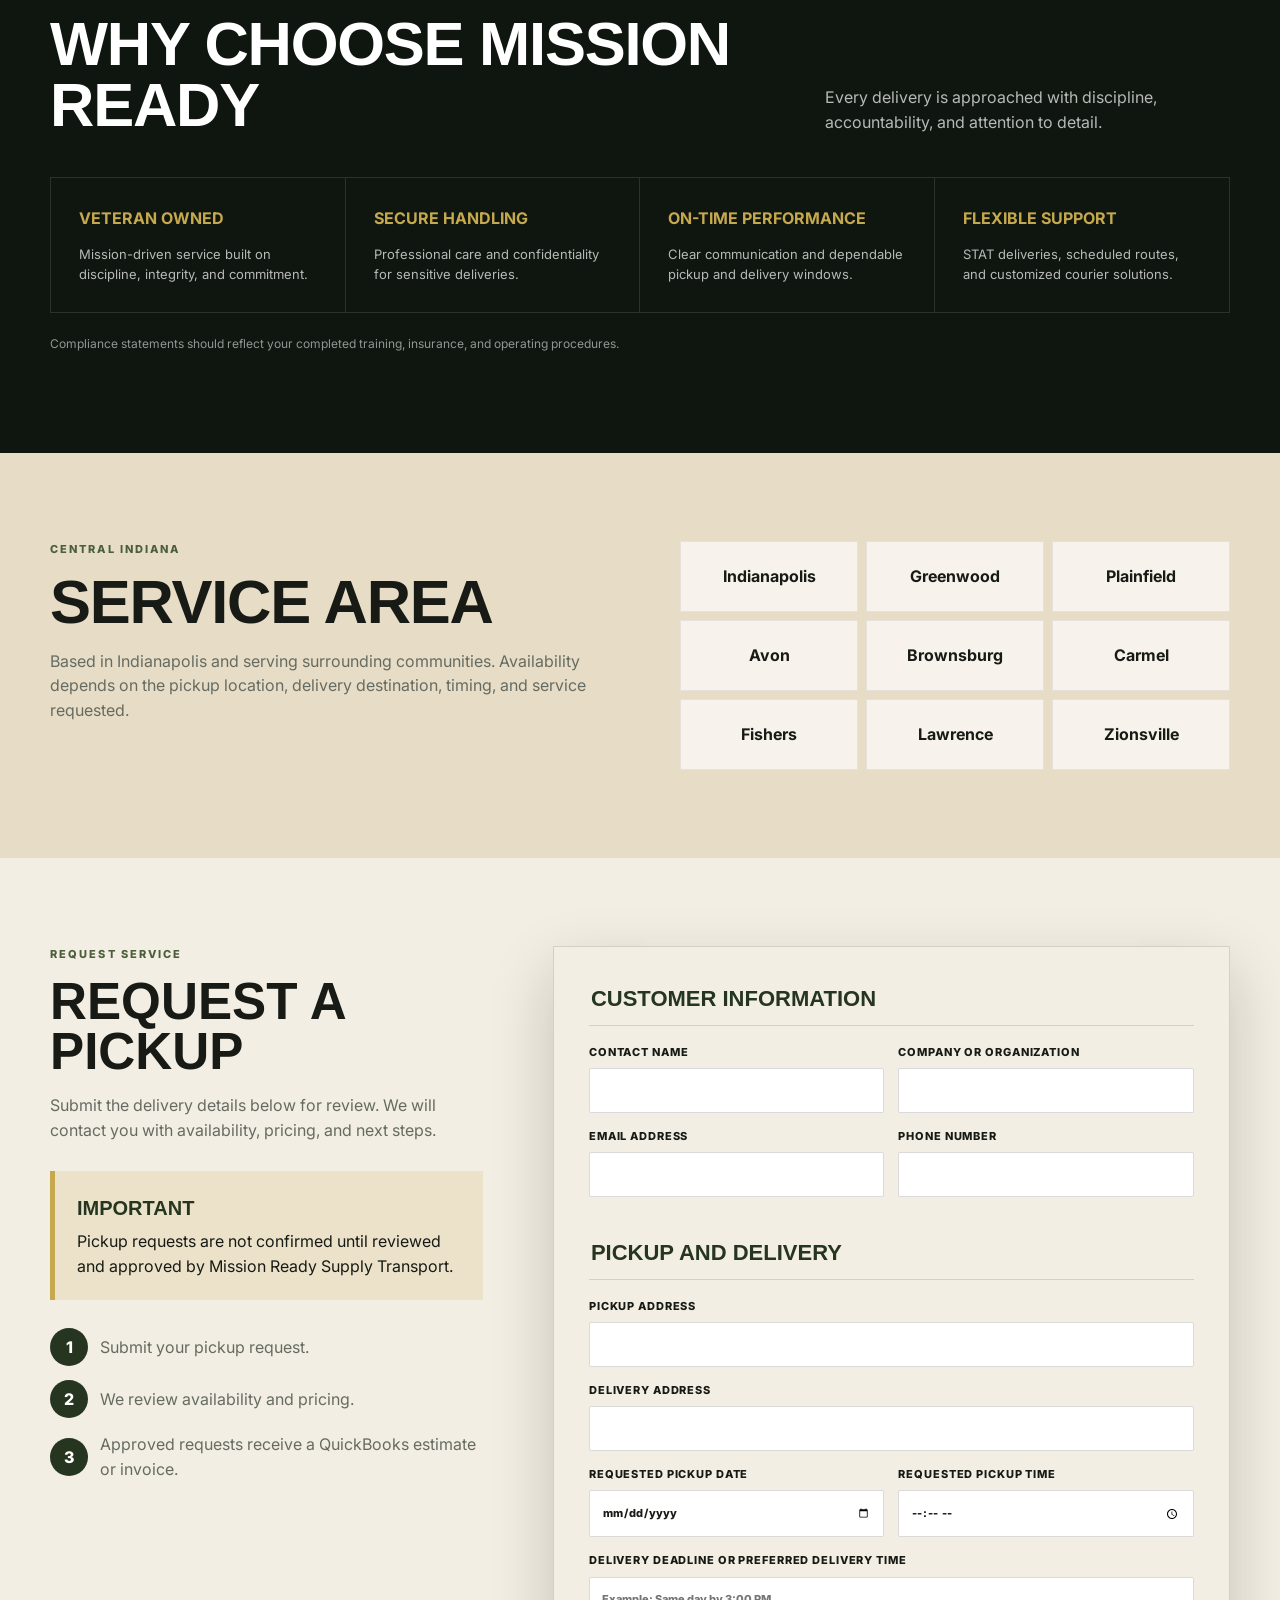
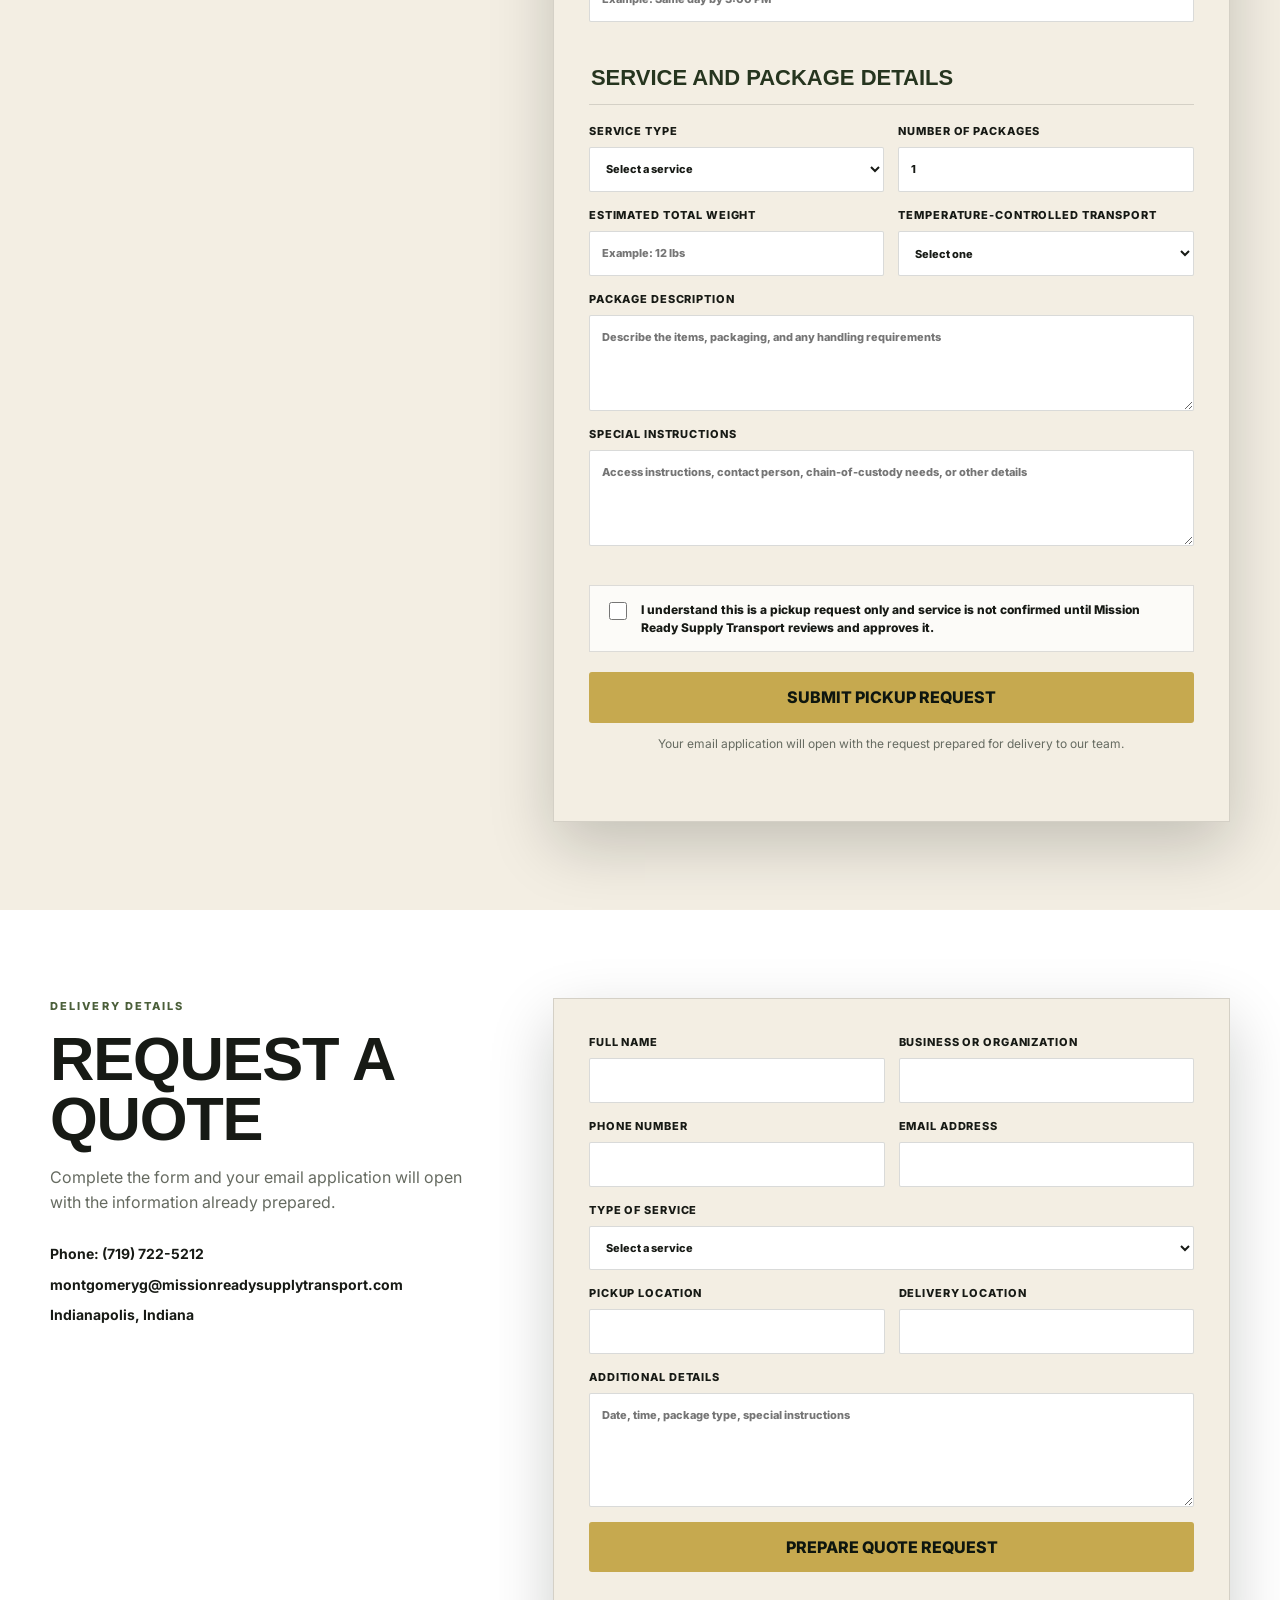
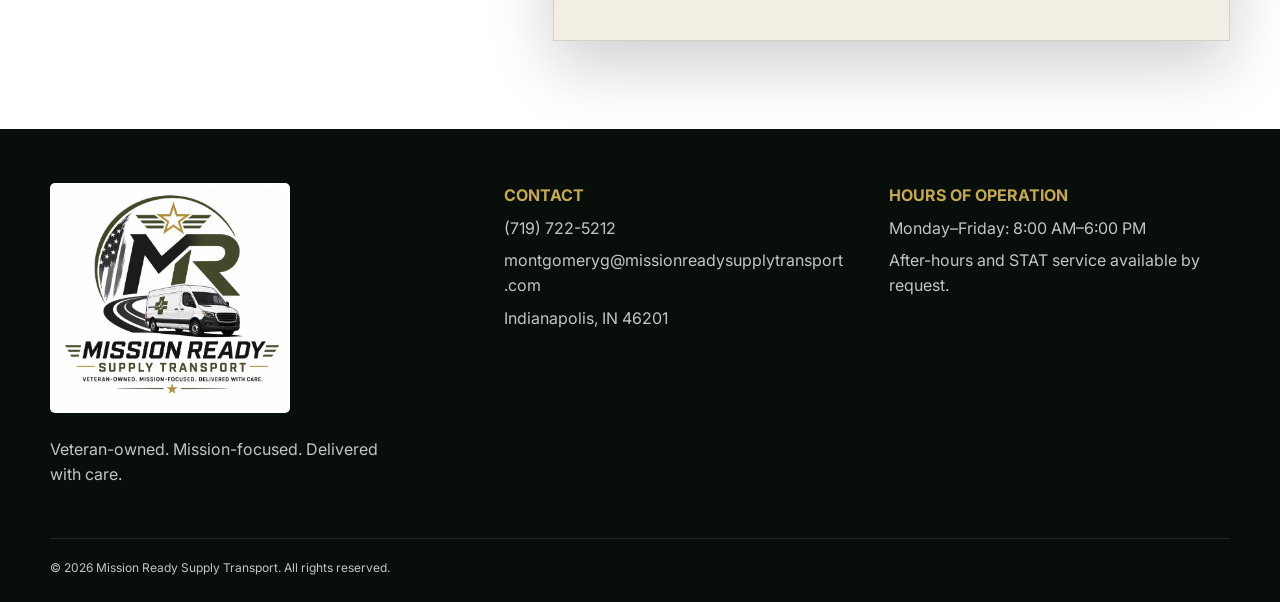
==== commit 6ce14619: "Update phone numbers in index.html" ====
--- a/index.html
+++ b/index.html
@@ -34,7 +34,7 @@
         <a href="#schedule">Request Pickup</a>
         <a href="#quote">Quote</a>
         <a href="#contact">Contact</a>
-        <a class="nav-call" href="tel:+13173122312">Call (317) 312-2312</a>
+        <a class="nav-call" href="tel:+17197225212">Call (719) 722-5212</a>
       </nav>
     </div>
   </header>
@@ -59,7 +59,7 @@
           </div>
 
           <div class="actions">
-            <a class="btn primary" href="tel:+13173122312">Call Now</a>
+            <a class="btn primary" href="tel:+17197225212">Call Now</a>
             <a class="btn secondary" href="#quote">Request a Quote</a>
           </div>
         </div>
@@ -339,7 +339,7 @@
           </p>
 
           <div class="contact">
-            <a href="tel:+13173122312">Phone: (317) 312-2312</a>
+            <a href="tel:+17197225212">Phone: (719) 722-5212</a>
             <a href="mailto:montgomeryg@missionreadysupplytransport.com">montgomeryg@missionreadysupplytransport.com</a>
             <span>Indianapolis, Indiana</span>
           </div>
@@ -412,7 +412,7 @@
 
       <div>
         <strong>Contact</strong>
-        <a href="tel:+13173122312">(317) 312-2312</a>
+        <a href="tel:+17197225212">(719) 722-5212</a>
         <a href="mailto:montgomeryg@missionreadysupplytransport.com">montgomeryg@missionreadysupplytransport.com</a>
         <span>Indianapolis, IN 46201</span>
       </div>
--- a/style.css
+++ b/style.css
@@ -0,0 +1,497 @@
+/* Mission Ready Supply Transport — Version 2 */
+:root {
+  --green: #26351f;
+  --deep: #0e160f;
+  --olive: #4b5f3a;
+  --tan: #c6a94f;
+  --cream: #f3eee3;
+  --white: #ffffff;
+  --ink: #171a15;
+  --muted: #666b61;
+  --border: rgba(23, 26, 21, 0.14);
+  --shadow: 0 24px 60px rgba(8, 13, 8, 0.2);
+}
+
+* { box-sizing: border-box; }
+html { scroll-behavior: smooth; }
+body {
+  margin: 0;
+  color: var(--ink);
+  background: var(--white);
+  font-family: Inter, system-ui, -apple-system, "Segoe UI", Arial, sans-serif;
+  line-height: 1.55;
+  -webkit-font-smoothing: antialiased;
+}
+img { max-width: 100%; height: auto; }
+a { color: inherit; }
+button, input, select, textarea { font: inherit; }
+.container { width: min(1180px, calc(100% - 40px)); margin-inline: auto; }
+
+/* Header */
+.header {
+  position: sticky;
+  top: 0;
+  z-index: 1000;
+  background: rgba(10, 17, 11, 0.98);
+  border-bottom: 1px solid rgba(198, 169, 79, 0.48);
+  backdrop-filter: blur(12px);
+}
+.nav {
+  min-height: 96px;
+  display: flex;
+  align-items: center;
+  gap: 28px;
+}
+.logo {
+  display: inline-flex;
+  align-items: center;
+  flex-shrink: 0;
+  text-decoration: none;
+}
+.site-logo {
+  display: block;
+  width: 245px;
+  height: 82px;
+  object-fit: contain;
+  object-position: left center;
+  background: #fff;
+  border-radius: 6px;
+  padding: 4px 8px;
+}
+#navlinks {
+  margin-left: auto;
+  display: flex;
+  align-items: center;
+  gap: 21px;
+}
+#navlinks a {
+  color: var(--white);
+  text-decoration: none;
+  font-size: 13px;
+  font-weight: 800;
+  white-space: nowrap;
+  text-transform: uppercase;
+}
+#navlinks a:not(.nav-call):hover { color: var(--tan); }
+.nav-call {
+  padding: 12px 16px;
+  color: var(--deep) !important;
+  background: var(--tan);
+  border-radius: 4px;
+}
+.menu {
+  display: none;
+  width: 44px;
+  height: 44px;
+  margin-left: auto;
+  padding: 10px;
+  border: 1px solid rgba(198, 169, 79, 0.65);
+  border-radius: 6px;
+  background: transparent;
+  cursor: pointer;
+}
+.menu span {
+  display: block;
+  height: 2px;
+  margin: 5px 0;
+  background: var(--tan);
+}
+
+/* Typography */
+.eyebrow {
+  margin: 0 0 14px;
+  color: var(--tan);
+  font-size: 11px;
+  font-weight: 800;
+  letter-spacing: 0.19em;
+  text-transform: uppercase;
+}
+.eyebrow.dark { color: var(--olive); }
+h1, h2, h3 {
+  margin-top: 0;
+  font-family: Oswald, sans-serif;
+  text-transform: uppercase;
+  line-height: 0.98;
+}
+h1 {
+  max-width: 760px;
+  margin-bottom: 24px;
+  font-size: clamp(52px, 7vw, 96px);
+  letter-spacing: -0.025em;
+}
+h1 span {
+  display: block;
+  margin-top: 14px;
+  color: var(--tan);
+  font-size: .48em;
+  line-height: 1.05;
+}
+.section-title {
+  margin-bottom: 0;
+  font-size: clamp(38px, 4.8vw, 66px);
+  letter-spacing: -0.02em;
+}
+.lead {
+  max-width: 660px;
+  margin: 0 0 25px;
+  color: rgba(255,255,255,.84);
+  font-size: 17px;
+}
+.copy { color: var(--muted); }
+
+/* Hero */
+.hero {
+  position: relative;
+  overflow: hidden;
+  padding: 92px 0;
+  color: var(--white);
+  background:
+    radial-gradient(circle at 82% 15%, rgba(75,95,58,.8), transparent 34%),
+    linear-gradient(120deg, #070c08 0%, var(--deep) 60%, #26351f 100%);
+}
+.hero::after {
+  content: "";
+  position: absolute;
+  right: -100px;
+  bottom: -180px;
+  width: 560px;
+  height: 560px;
+  border: 2px solid rgba(198,169,79,.22);
+  border-radius: 50%;
+  box-shadow:
+    0 0 0 42px rgba(198,169,79,.035),
+    0 0 0 84px rgba(198,169,79,.025);
+}
+.hero-camo {
+  position: absolute;
+  inset: 0;
+  opacity: .18;
+  background:
+    radial-gradient(ellipse at 15% 35%, #596b42 0 7%, transparent 8%),
+    radial-gradient(ellipse at 36% 70%, #596b42 0 6%, transparent 7%),
+    radial-gradient(ellipse at 70% 25%, #39482c 0 8%, transparent 9%),
+    radial-gradient(ellipse at 88% 74%, #596b42 0 6%, transparent 7%);
+  background-size: 310px 230px;
+}
+.hero-grid {
+  position: relative;
+  z-index: 1;
+  display: grid;
+  grid-template-columns: minmax(0, 1.45fr) minmax(310px, .75fr);
+  gap: 70px;
+  align-items: center;
+}
+.actions { display: flex; flex-wrap: wrap; gap: 12px; margin-top: 28px; }
+.btn {
+  display: inline-flex;
+  align-items: center;
+  justify-content: center;
+  min-height: 48px;
+  padding: 13px 20px;
+  border: 0;
+  border-radius: 3px;
+  font-weight: 800;
+  text-decoration: none;
+  cursor: pointer;
+  text-transform: uppercase;
+}
+.btn.primary { color: var(--deep); background: var(--tan); }
+.btn.secondary { color: var(--white); border: 1px solid rgba(255,255,255,.48); background: transparent; }
+.btn:hover { transform: translateY(-1px); }
+.full-width { width: 100%; }
+.trust {
+  display: flex;
+  flex-wrap: wrap;
+  gap: 20px;
+  color: rgba(255,255,255,.76);
+  font-size: 12px;
+  font-weight: 700;
+  text-transform: uppercase;
+}
+.trust span::before { content: "★"; margin-right: 7px; color: var(--tan); }
+.dispatch-card {
+  position: relative;
+  padding: 38px;
+  color: var(--ink);
+  background: linear-gradient(145deg, #fff, var(--cream));
+  border-top: 5px solid var(--tan);
+  box-shadow: var(--shadow);
+}
+.dispatch-emblem {
+  position: absolute;
+  top: -28px;
+  right: 28px;
+  display: grid;
+  place-items: center;
+  width: 58px;
+  height: 58px;
+  color: var(--deep);
+  background: var(--tan);
+  border: 6px solid var(--deep);
+  transform: rotate(45deg);
+}
+.dispatch-emblem::first-letter { transform: rotate(-45deg); }
+.dispatch-card h2 { font-size: clamp(31px, 3vw, 46px); }
+.dispatch-card ul { margin: 24px 0; padding: 0; list-style: none; }
+.dispatch-card li { padding: 12px 0; border-bottom: 1px solid var(--border); }
+.dispatch-card li::before { content: "→"; margin-right: 8px; color: var(--olive); font-weight: 800; }
+.dispatch-card a { color: var(--green); font-weight: 800; text-decoration: none; }
+
+.mission-strip {
+  color: var(--white);
+  background: #090f0a;
+  border-top: 1px solid rgba(198,169,79,.5);
+  border-bottom: 1px solid rgba(198,169,79,.5);
+}
+.strip-grid {
+  min-height: 54px;
+  display: grid;
+  grid-template-columns: repeat(4, 1fr);
+  align-items: center;
+  text-align: center;
+  font-family: Oswald, sans-serif;
+  letter-spacing: .15em;
+  text-transform: uppercase;
+}
+.strip-grid span:not(:last-child) { border-right: 1px solid rgba(198,169,79,.35); }
+
+/* Sections */
+.section { padding: 88px 0; }
+.heading-row {
+  display: grid;
+  grid-template-columns: 1.5fr .85fr;
+  gap: 60px;
+  align-items: end;
+  margin-bottom: 42px;
+}
+.heading-row > p { margin: 0; color: var(--muted); }
+.two-col { display: grid; grid-template-columns: 1fr 1fr; gap: 80px; align-items: start; }
+.services-section { background: var(--cream); }
+.cards { display: grid; grid-template-columns: repeat(4, 1fr); gap: 16px; }
+.cards article {
+  padding: 30px;
+  background: rgba(255,255,255,.82);
+  border: 1px solid rgba(23,26,21,.11);
+  border-top: 4px solid var(--tan);
+  box-shadow: 0 16px 34px rgba(12,18,11,.08);
+}
+.service-icon { color: var(--olive); font-size: 42px; font-weight: 800; }
+.cards h3 { margin: 34px 0 14px; font-size: 25px; }
+.cards p { color: var(--muted); }
+
+.dark-section { color: var(--white); background: var(--deep); }
+.dark-section .heading-row > p { color: rgba(255,255,255,.7); }
+.benefits {
+  display: grid;
+  grid-template-columns: repeat(4, 1fr);
+  border: 1px solid rgba(255,255,255,.12);
+}
+.benefits > div { padding: 28px; border-right: 1px solid rgba(255,255,255,.12); }
+.benefits > div:last-child { border-right: 0; }
+.benefits strong { color: var(--tan); text-transform: uppercase; }
+.benefits p { margin-bottom: 0; color: rgba(255,255,255,.7); font-size: 13px; }
+.compliance-note { margin-top: 22px; color: rgba(255,255,255,.55); font-size: 12px; }
+
+.area { background: #e7ddc7; }
+.cities { display: grid; grid-template-columns: repeat(3, 1fr); gap: 8px; }
+.cities span {
+  padding: 22px 12px;
+  text-align: center;
+  font-weight: 700;
+  background: rgba(255,255,255,.66);
+  border: 1px solid rgba(23,26,21,.08);
+}
+
+/* Scheduling */
+.schedule-section { background: var(--cream); }
+.schedule-section h2 { margin-bottom: 10px; font-size: clamp(36px, 4vw, 56px); }
+.calendar-shell {
+  overflow: hidden;
+  margin-top: 28px;
+  background: var(--white);
+  border: 2px solid rgba(198,169,79,.72);
+  border-radius: 8px;
+  box-shadow: 0 15px 38px rgba(10,15,9,.12);
+}
+.calendar-shell iframe { display: block; }
+
+/* Quote */
+.quote-section { background: var(--white); }
+.quote-grid { display: grid; grid-template-columns: .75fr 1.2fr; gap: 80px; align-items: start; }
+.contact { display: grid; gap: 9px; margin-top: 28px; font-size: 14px; font-weight: 700; }
+.contact a { overflow-wrap: anywhere; text-decoration: none; }
+form { padding: 35px; background: var(--cream); border: 1px solid var(--border); box-shadow: var(--shadow); }
+.form-row { display: grid; grid-template-columns: 1fr 1fr; gap: 14px; }
+label {
+  display: grid;
+  gap: 7px;
+  margin-bottom: 15px;
+  font-size: 11px;
+  font-weight: 800;
+  letter-spacing: .08em;
+  text-transform: uppercase;
+}
+input, select, textarea {
+  width: 100%;
+  padding: 13px 12px;
+  color: var(--ink);
+  background: var(--white);
+  border: 1px solid rgba(23,26,21,.16);
+  border-radius: 2px;
+  text-transform: none;
+}
+input:focus, select:focus, textarea:focus {
+  outline: 2px solid rgba(75,95,58,.35);
+  border-color: var(--olive);
+}
+textarea { resize: vertical; }
+.status { min-height: 1.5em; margin-bottom: 0; color: var(--olive); font-size: 13px; }
+
+/* Footer */
+footer { padding: 54px 0 24px; color: rgba(255,255,255,.76); background: #080e09; }
+.footer-grid { display: grid; grid-template-columns: 1.2fr 1fr 1fr; gap: 44px; }
+.footer-grid > div { display: grid; align-content: start; gap: 8px; }
+.footer-grid strong { color: var(--tan); text-transform: uppercase; }
+.footer-grid a { overflow-wrap: anywhere; text-decoration: none; }
+.footer-brand p { max-width: 330px; }
+.footer-image { width: 240px; padding: 5px; background: #fff; border-radius: 5px; }
+.copyright {
+  margin-top: 36px;
+  padding-top: 20px;
+  border-top: 1px solid rgba(255,255,255,.09);
+  font-size: 12px;
+}
+
+/* Responsive */
+@media (max-width: 1050px) {
+  #navlinks { gap: 14px; }
+  #navlinks a { font-size: 12px; }
+  .cards { grid-template-columns: 1fr 1fr; }
+}
+
+@media (max-width: 900px) {
+  .container { width: min(100% - 28px, 1180px); }
+  .nav { min-height: 78px; }
+  .site-logo { width: 195px; height: 64px; }
+  .menu { display: block; }
+  #navlinks {
+    position: absolute;
+    top: 100%;
+    left: 0;
+    right: 0;
+    display: none;
+    flex-direction: column;
+    align-items: stretch;
+    gap: 0;
+    margin: 0;
+    padding: 12px 20px 18px;
+    background: var(--deep);
+    border-bottom: 1px solid rgba(198,169,79,.45);
+    box-shadow: 0 20px 30px rgba(0,0,0,.3);
+  }
+  #navlinks.open { display: flex; }
+  #navlinks a { padding: 14px 10px; }
+  #navlinks .nav-call { margin-top: 6px; text-align: center; }
+  .hero-grid, .two-col, .heading-row, .quote-grid { grid-template-columns: 1fr; gap: 40px; }
+  .hero { padding: 72px 0; }
+  .dispatch-card { max-width: 620px; }
+  .benefits { grid-template-columns: 1fr 1fr; }
+  .benefits > div:nth-child(2) { border-right: 0; }
+  .benefits > div:nth-child(-n+2) { border-bottom: 1px solid rgba(255,255,255,.12); }
+  .strip-grid { grid-template-columns: 1fr 1fr; }
+  .strip-grid span { padding: 14px 5px; }
+  .strip-grid span:nth-child(2) { border-right: 0; }
+  .strip-grid span:nth-child(-n+2) { border-bottom: 1px solid rgba(198,169,79,.35); }
+}
+
+@media (max-width: 600px) {
+  .site-logo { width: 165px; height: 58px; }
+  h1 { font-size: clamp(45px, 15vw, 67px); }
+  .section { padding: 64px 0; }
+  .cards, .form-row, .cities, .benefits, .footer-grid { grid-template-columns: 1fr; }
+  .benefits > div { border-right: 0; border-bottom: 1px solid rgba(255,255,255,.12); }
+  .benefits > div:last-child { border-bottom: 0; }
+  .strip-grid { font-size: 12px; }
+  .dispatch-card, form { padding: 25px; }
+  .calendar-shell iframe { height: 620px; }
+}
+
+/* Pickup request */
+.pickup-grid {
+  display: grid;
+  grid-template-columns: .78fr 1.22fr;
+  gap: 70px;
+  align-items: start;
+}
+.pickup-intro { position: sticky; top: 130px; }
+.request-notice {
+  margin: 28px 0;
+  padding: 22px;
+  background: rgba(198,169,79,.16);
+  border-left: 5px solid var(--tan);
+}
+.request-notice strong {
+  display: block;
+  margin-bottom: 5px;
+  color: var(--green);
+  font-family: Oswald, sans-serif;
+  font-size: 20px;
+  text-transform: uppercase;
+}
+.request-notice p { margin: 0; }
+.request-steps { display: grid; gap: 14px; }
+.request-steps > div {
+  display: grid;
+  grid-template-columns: 38px 1fr;
+  gap: 12px;
+  align-items: center;
+}
+.request-steps span {
+  display: grid;
+  place-items: center;
+  width: 38px;
+  height: 38px;
+  color: var(--white);
+  background: var(--green);
+  border-radius: 50%;
+  font-weight: 800;
+}
+.request-steps p { margin: 0; color: var(--muted); }
+fieldset {
+  min-width: 0;
+  margin: 0 0 24px;
+  padding: 0;
+  border: 0;
+}
+legend {
+  width: 100%;
+  margin-bottom: 18px;
+  padding-bottom: 9px;
+  color: var(--green);
+  border-bottom: 1px solid var(--border);
+  font-family: Oswald, sans-serif;
+  font-size: 22px;
+  font-weight: 700;
+  text-transform: uppercase;
+}
+.consent-label {
+  display: grid;
+  grid-template-columns: auto 1fr;
+  gap: 11px;
+  align-items: start;
+  margin: 4px 0 20px;
+  padding: 15px;
+  background: rgba(255,255,255,.75);
+  border: 1px solid var(--border);
+  font-size: 12px;
+  letter-spacing: 0;
+  line-height: 1.45;
+  text-transform: none;
+}
+.consent-label input { width: 18px; height: 18px; margin-top: 1px; }
+.form-help { margin: 12px 0 0; color: var(--muted); font-size: 12px; text-align: center; }
+
+@media (max-width: 900px) {
+  .pickup-grid { grid-template-columns: 1fr; gap: 40px; }
+  .pickup-intro { position: static; }
+}
